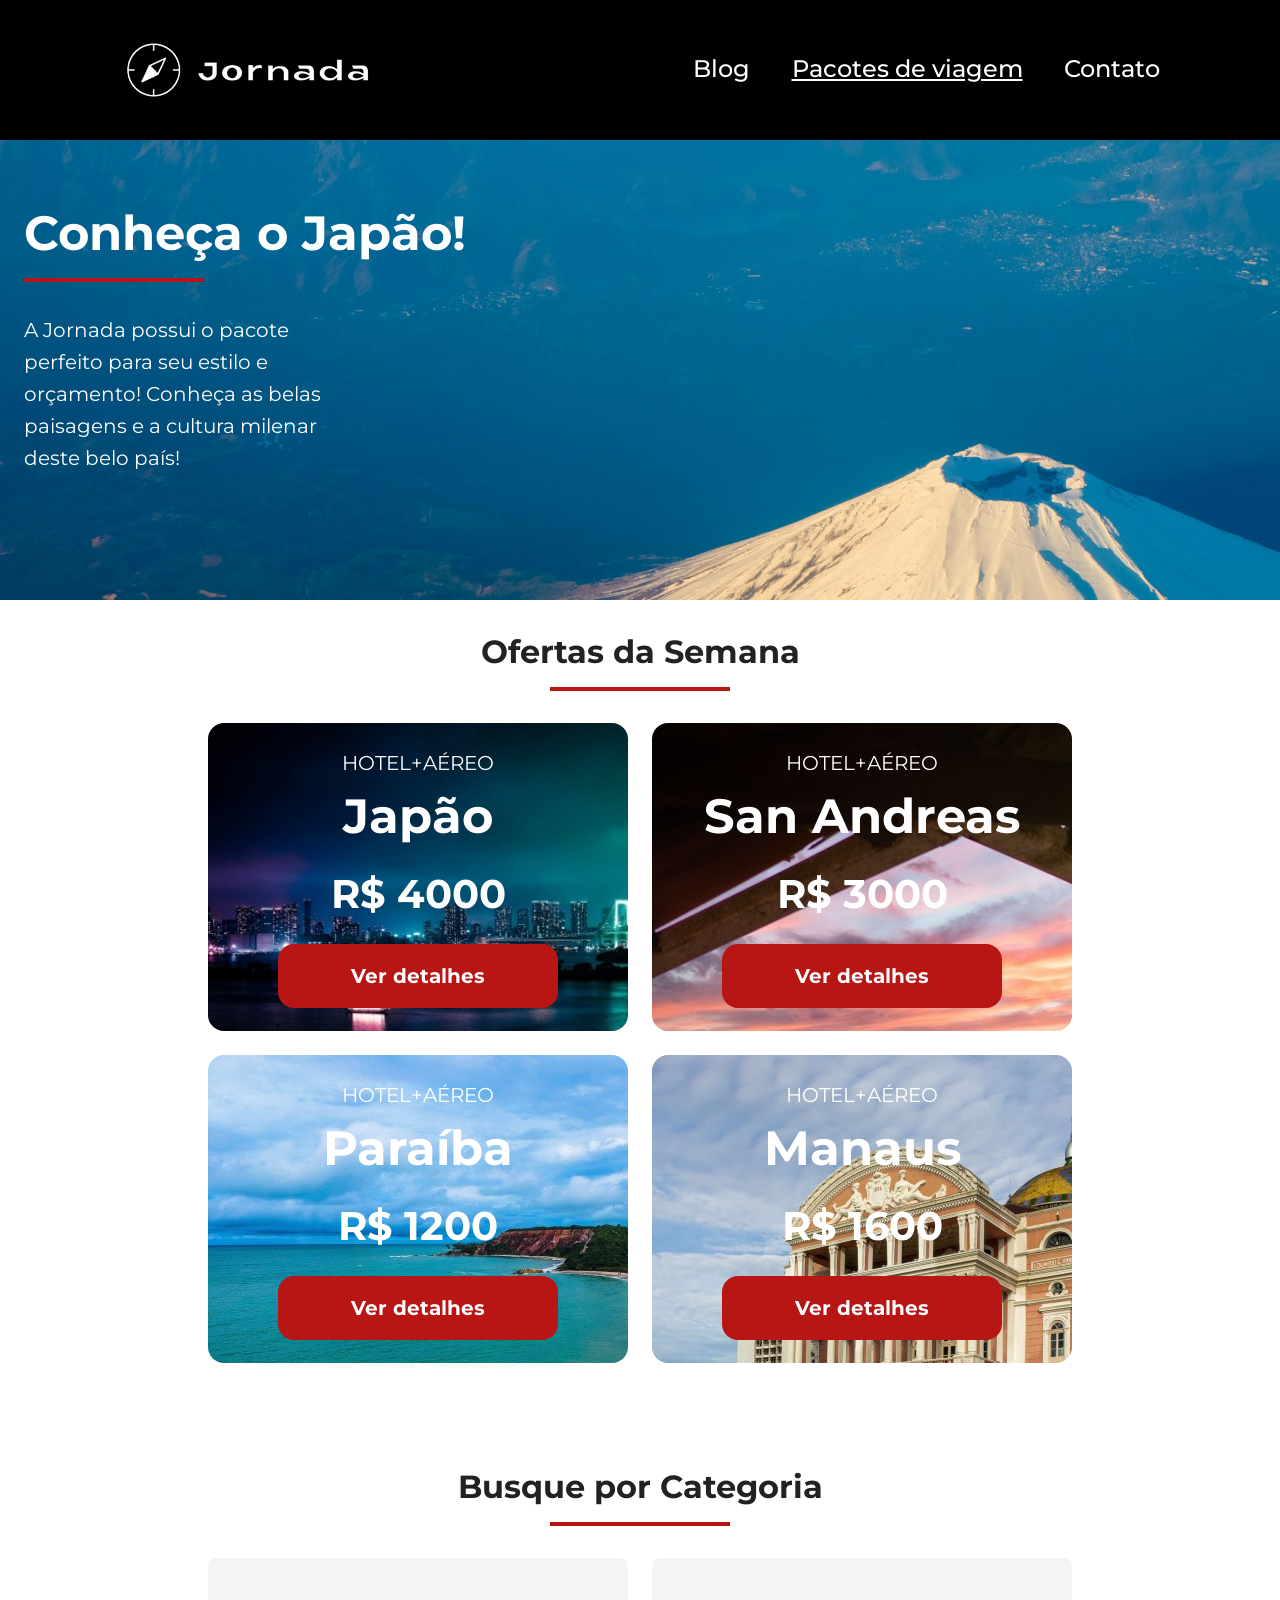
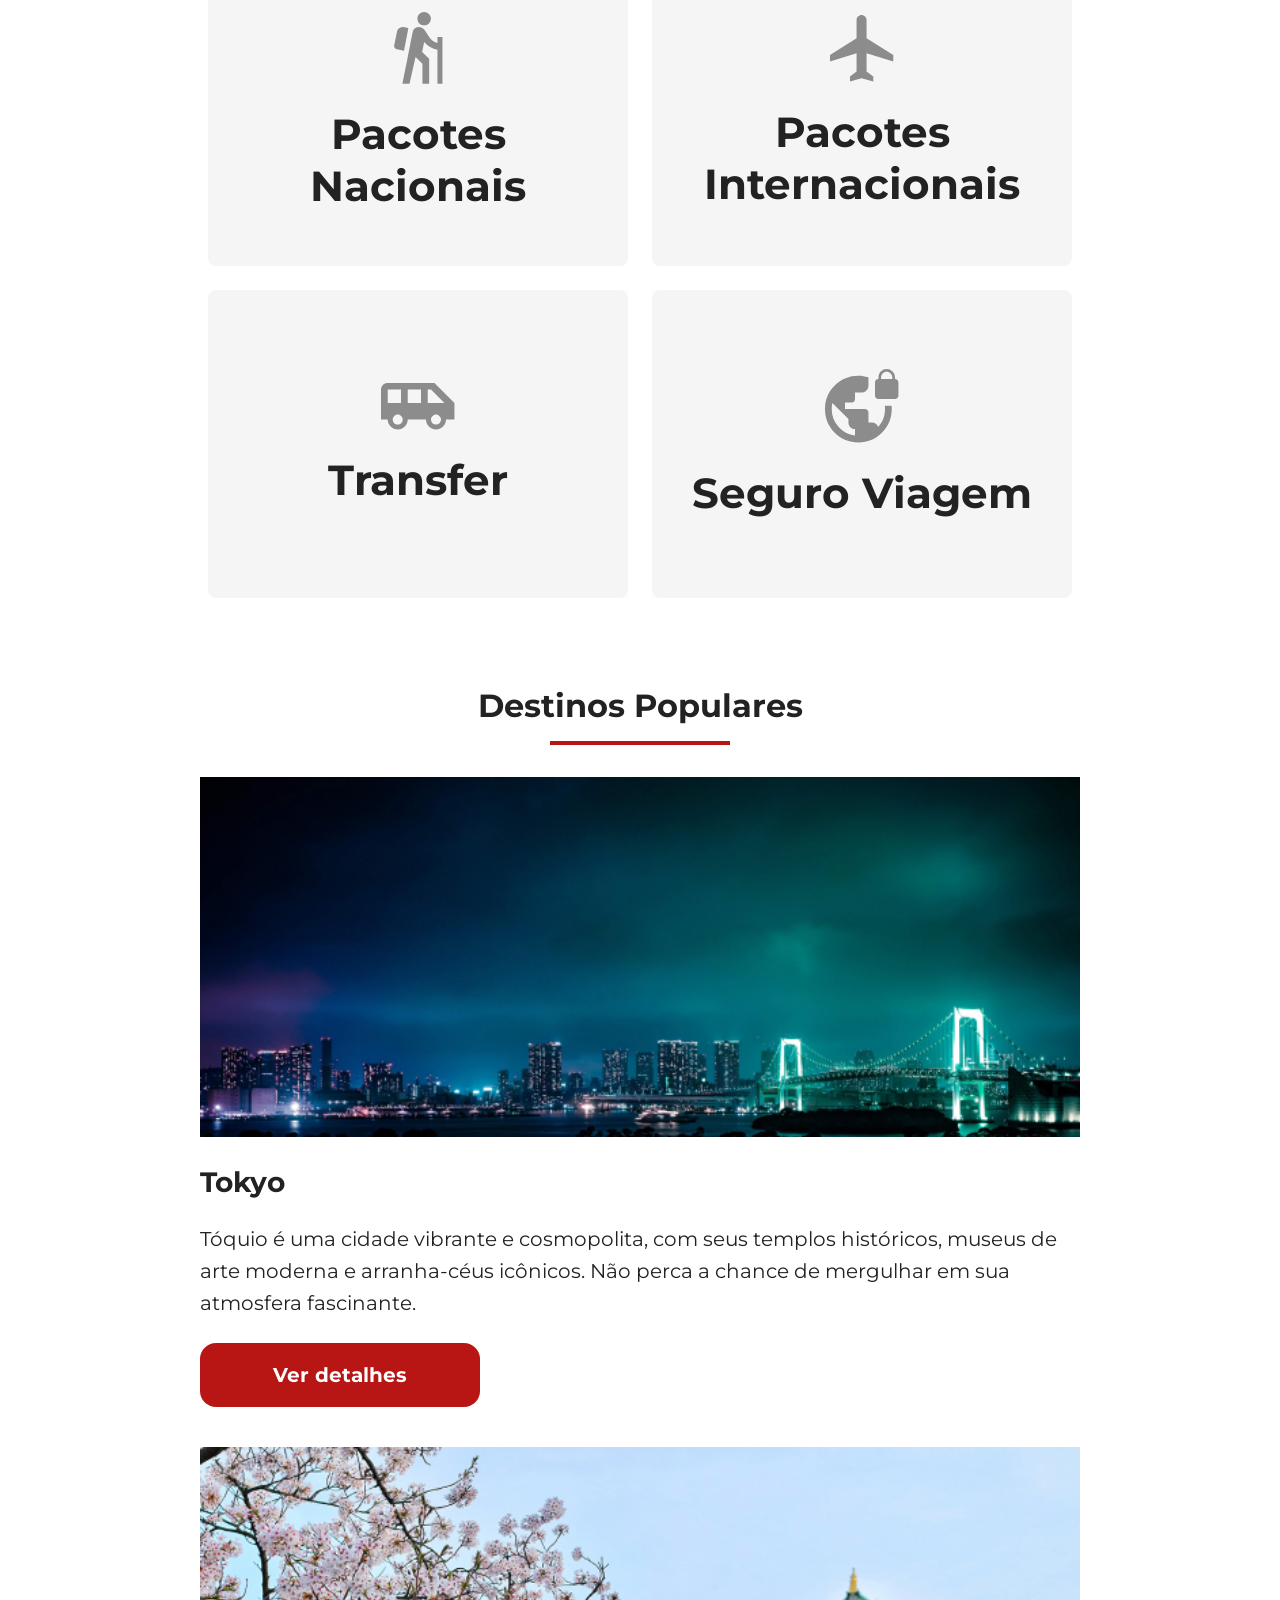
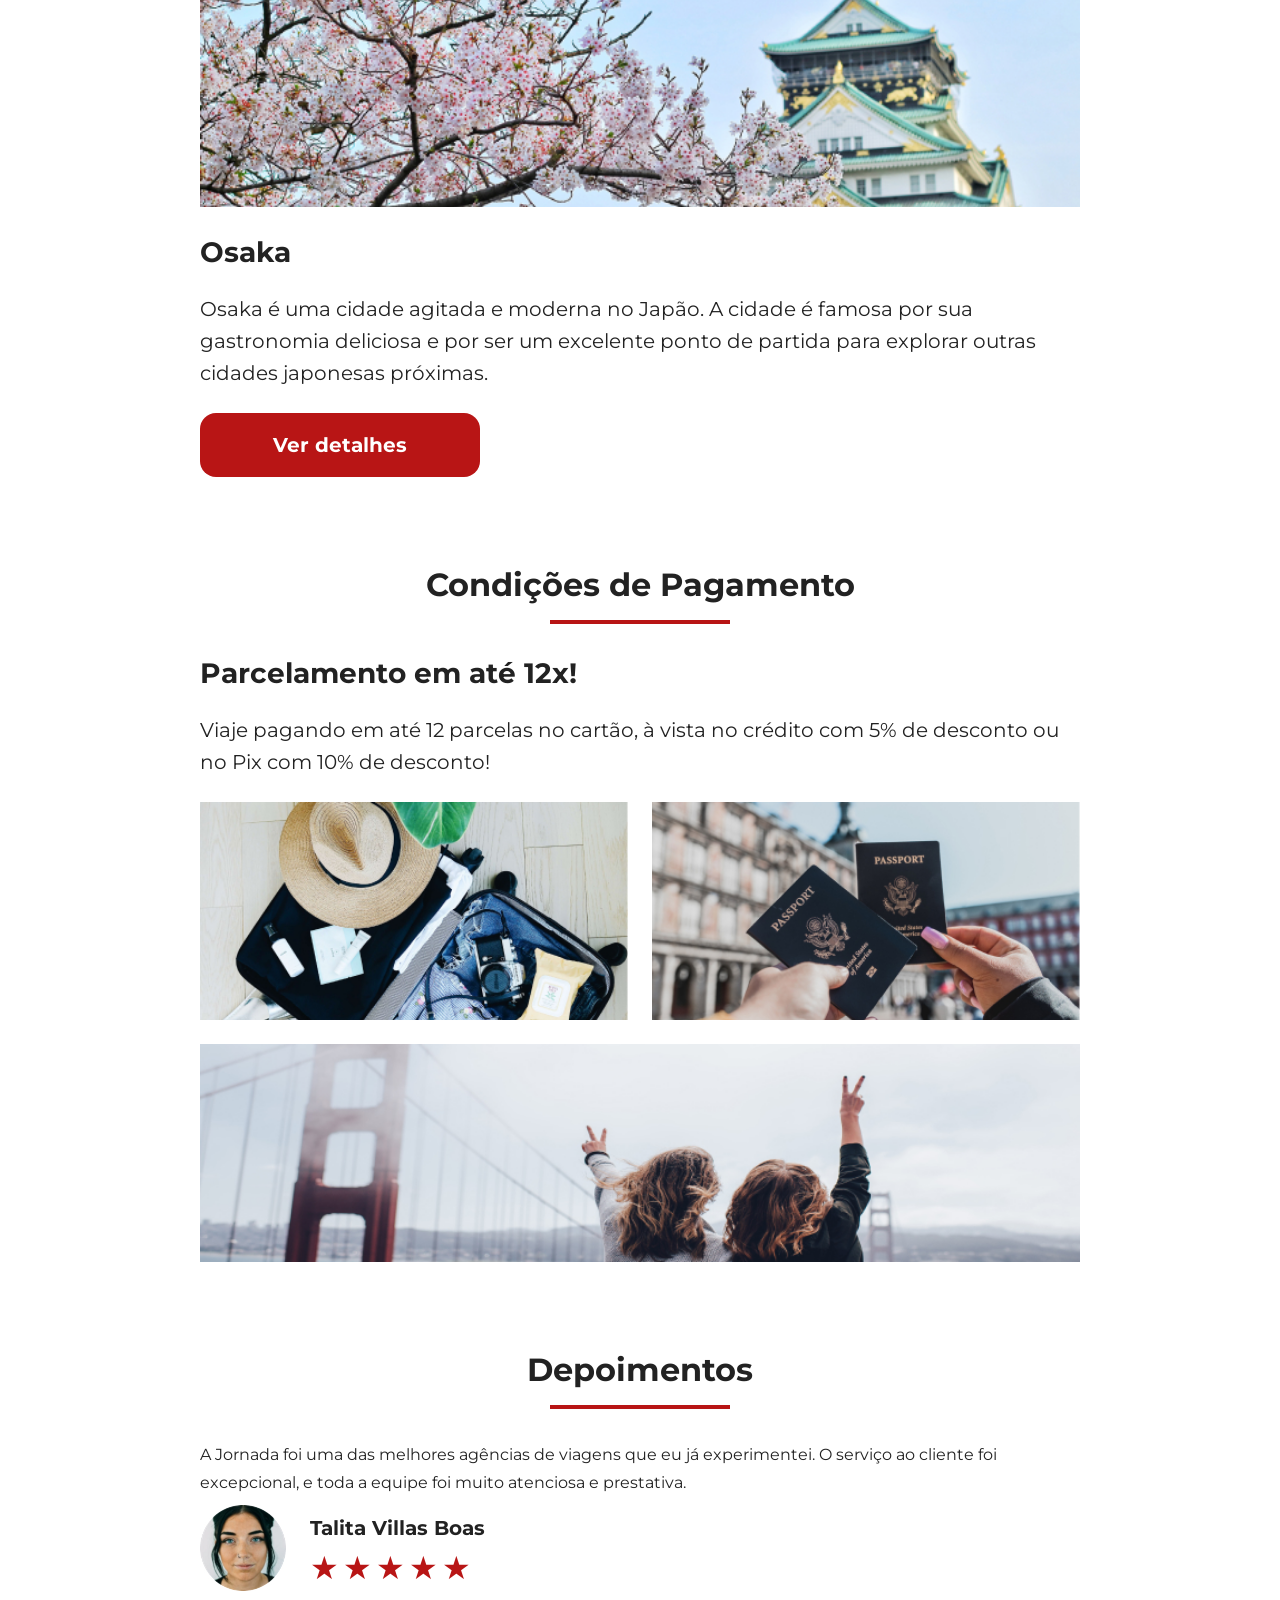
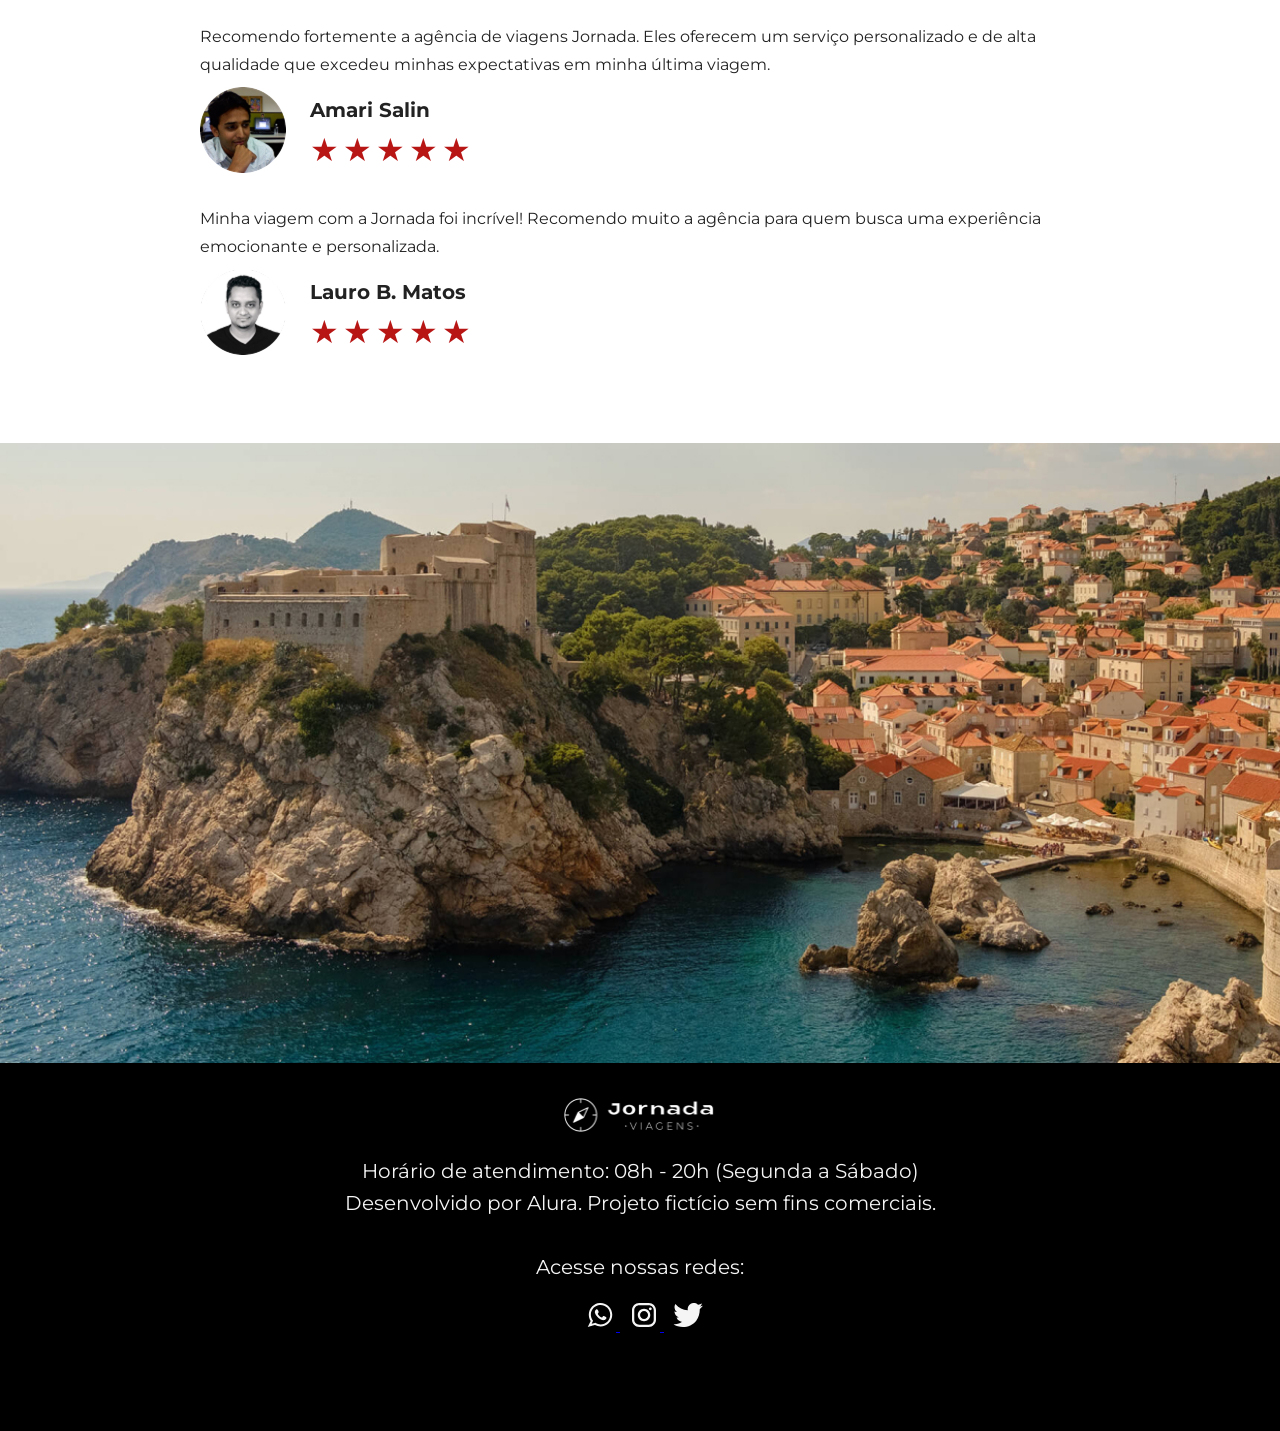
==== packages.html @ 3f49e691 "(feat): create packages hero" ====
<!doctype html>
<html lang="en">
  <head>
    <meta charset="UTF-8" />
    <meta name="viewport" content="width=device-width, initial-scale=1.0" />

    <meta
      name="description"
      content="A Jornada Viagens possui o pacote perfeito para seu estilo e orçamento!"
    />
    <meta name="og:title" content="Jornada Viagens" />
    <meta
      name="og:description"
      content="A Jornada Viagens possui o pacote perfeito para seu estilo e orçamento!"
    />
    <meta
      name="og:image"
      content="https://lucaaas.github.io/jornada-viagens/img/logo-branco.png"
    />
    <meta name="og:type" content="website" />
    <meta
      name="og:url"
      content="https://lucaaas.github.io/jornada-viagens/destination.html"
    />

    <link rel="shortcut icon" href="favicon.png" type="image/x-icon" />

    <link rel="stylesheet" href="css/style.css" />
    <link rel="stylesheet" href="css/packages.css" />

    <title>Pacotes de Viagem</title>
  </head>

  <body>
    <header class="main-header">
      <a class="logo" href="#" title="Voltar para a página inicial">
        <img
          class="img-mobile"
          src="img/bussola-jornada-branca.png"
          alt="Bússola do logo Jornada Viagens na cor branca"
        />

        <img
          class="img-desktop"
          src="img/bussola-texto-jornada-braco.png"
          alt="Bússola do logo Jornada Viagens na cor preta"
        />
      </a>

      <div class="navigation-menu">
        <label for="menu">
          <img src="img/menu.png" alt="menu" />
        </label>
        <input type="checkbox" id="menu" hidden />

        <nav>
          <ul class="list-links">
            <li>
              <a href="blog.html" target="_blank" title="Acessar Blog">Blog</a>
            </li>

            <li>
              <a
                href="packages.html"
                title="Acessar Pacotes de viagem"
                class="underline"
              >
                Pacotes de viagem
              </a>
            </li>

            <li>
              <a href="contato.html" target="_blank" title="Acessar Contato">
                Contato
              </a>
            </li>
          </ul>
        </nav>
      </div>
    </header>

    <section class="hero">
      <div class="hero-img packages-hero section-title">
        <h1>Conheça o Japão!</h1>
        <hr />
        <p>
          A Jornada possui o pacote perfeito para seu estilo e orçamento!
          Conheça as belas paisagens e a cultura milenar deste belo país!
        </p>
      </div>
    </section>

    <section class="offers">
      <div class="section-title">
        <h2>Ofertas da Semana</h2>
        <hr />
      </div>

      <div class="offer-cards">
        <article class="card japao">
          <header>
            <p>HOTEL+AÉREO</p>
            <h3>
              Japão
              <br />
              <span> R$ 4000 </span>
            </h3>
          </header>

          <footer>
            <a href="#" class="button">Ver detalhes</a>
          </footer>
        </article>

        <article class="card san-andreas">
          <header>
            <p>HOTEL+AÉREO</p>
            <h3>
              San Andreas
              <br />
              <span> R$ 3000 </span>
            </h3>
          </header>

          <footer>
            <a href="#" class="button">Ver detalhes</a>
          </footer>
        </article>

        <article class="card paraiba">
          <header>
            <p>HOTEL+AÉREO</p>
            <h3>
              Paraíba
              <br />
              <span> R$ 1200 </span>
            </h3>
          </header>

          <footer>
            <a href="#" class="button">Ver detalhes</a>
          </footer>
        </article>

        <article class="card manaus">
          <header>
            <p>HOTEL+AÉREO</p>
            <h3>
              Manaus
              <br />
              <span> R$ 1600 </span>
            </h3>
          </header>

          <footer>
            <a href="#" class="button">Ver detalhes</a>
          </footer>
        </article>
      </div>
    </section>

    <section class="categories">
      <div class="section-title">
        <h2>Busque por Categoria</h2>
        <hr />
      </div>

      <div class="categories-search">
        <a
          href="#"
          class="clickable-card"
          title="Busque pela categoria pacotes nacionais"
        >
          <article>
            <img
              src="img/icon-national-packs.svg"
              alt="Ícone pacotes nacionais"
              class="icon"
            />
            <h3 class="content-title">Pacotes Nacionais</h3>
          </article>
        </a>

        <a
          href="#"
          class="clickable-card"
          title="Busque pela categoria pacotes internacionais"
        >
          <article>
            <img
              src="img/icon-international-packs.svg"
              alt="Ícone pacotes internacionais"
              class="icon"
            />
            <h3 class="content-title">Pacotes Internacionais</h3>
          </article>
        </a>

        <a
          href="#"
          class="clickable-card"
          title="Busque pela categoria tranfer"
        >
          <article>
            <img src="img/icon-transfer.svg" alt="Ícone tranfer" class="icon" />
            <h3 class="content-title">Transfer</h3>
          </article>
        </a>

        <a
          href="#"
          class="clickable-card"
          title="Busque pela categoria seguro de viagem"
        >
          <article>
            <img
              src="img/icon-trip-insurance.svg"
              alt="Ícone seguro viagem"
              class="icon"
            />
            <h3 class="content-title">Seguro Viagem</h3>
          </article>
        </a>
      </div>
    </section>

    <section class="destinations">
      <div class="section-title">
        <h2>Destinos Populares</h2>
        <hr />
      </div>

      <div class="destination-items">
        <article class="item">
          <header>
            <div class="img-item tokyo-image"></div>
            <h3 class="content-title">Tokyo</h3>
          </header>

          <p class="content-text">
            Tóquio é uma cidade vibrante e cosmopolita, com seus templos
            históricos, museus de arte moderna e arranha-céus icônicos. Não
            perca a chance de mergulhar em sua atmosfera fascinante.
          </p>

          <footer>
            <a
              href="#"
              class="button"
              title="Veja mais detalhes do destino Tokyo"
              >Ver detalhes</a
            >
          </footer>
        </article>

        <article class="item">
          <header>
            <div class="img-item osaka-image"></div>
            <h3 class="content-title">Osaka</h3>
          </header>

          <p class="content-text">
            Osaka é uma cidade agitada e moderna no Japão. A cidade é famosa por
            sua gastronomia deliciosa e por ser um excelente ponto de partida
            para explorar outras cidades japonesas próximas.
          </p>

          <footer>
            <a
              href="#"
              class="button"
              title="Veja mais detalhes do destino Osaka"
              >Ver detalhes</a
            >
          </footer>
        </article>
      </div>
    </section>

    <section class="payments">
      <div class="section-title">
        <h2>Condições de Pagamento</h2>
        <hr />
      </div>

      <div class="content">
        <div class="payment-info-content">
          <h3 class="content-title">Parcelamento em até 12x!</h3>
          <p class="content-text">
            Viaje pagando em até 12 parcelas no cartão, à vista no crédito com
            5% de desconto ou no Pix com 10% de desconto!
          </p>
        </div>

        <div class="image-content">
          <div class="image bag"></div>
          <div class="image passport"></div>
          <div class="image people"></div>
        </div>
      </div>
    </section>

    <section class="testimonials">
      <div class="section-title">
        <h2>Depoimentos</h2>
        <hr />
      </div>

      <div class="testimonial-container">
        <article>
          <header>
            <p>
              A Jornada foi uma das melhores agências de viagens que eu já
              experimentei. O serviço ao cliente foi excepcional, e toda a
              equipe foi muito atenciosa e prestativa.
            </p>
          </header>

          <footer>
            <img
              src="img/avatar-talita.jpg"
              alt="Imagem de perfil da cliente Talita Villas Boas"
            />

            <div class="profile-content">
              <h3>Talita Villas Boas</h3>
              <div class="rating">
                <span class="star">★</span>
                <span class="star">★</span>
                <span class="star">★</span>
                <span class="star">★</span>
                <span class="star">★</span>
              </div>
            </div>
          </footer>
        </article>

        <article>
          <header>
            <p>
              Recomendo fortemente a agência de viagens Jornada. Eles oferecem
              um serviço personalizado e de alta qualidade que excedeu minhas
              expectativas em minha última viagem.
            </p>
          </header>

          <footer>
            <img
              src="img/avatar-amari.jpg"
              alt="Imagem de perfil da cliente Amari Salin"
            />

            <div class="profile-content">
              <h3>Amari Salin</h3>
              <div class="rating">
                <span class="star">★</span>
                <span class="star">★</span>
                <span class="star">★</span>
                <span class="star">★</span>
                <span class="star">★</span>
              </div>
            </div>
          </footer>
        </article>

        <article>
          <header>
            <p>
              Minha viagem com a Jornada foi incrível! Recomendo muito a agência
              para quem busca uma experiência emocionante e personalizada.
            </p>
          </header>

          <footer>
            <img
              src="img/avatar-lauro.jpg"
              alt="Imagem de perfil da cliente Lauro B. Matos"
            />

            <div class="profile-content">
              <h3>Lauro B. Matos</h3>
              <div class="rating">
                <span class="star">★</span>
                <span class="star">★</span>
                <span class="star">★</span>
                <span class="star">★</span>
                <span class="star">★</span>
              </div>
            </div>
          </footer>
        </article>
      </div>
    </section>

    <section class="hero">
      <div class="hero-img footer-hero-img"></div>
    </section>

    <section class="main-footer">
      <div class="footer-info">
        <img
          class="img-mobile"
          src="img/logo-branco.png"
          alt="Logo Jornada Viagens na cor branca"
        />

        <p>Horário de atendimento: 08h - 20h (Segunda a Sábado)</p>
        <p>Desenvolvido por Alura. Projeto fictício sem fins comerciais.</p>
      </div>

      <div class="social-medias">
        <p>Acesse nossas redes:</p>

        <a
          href="#"
          class="media-link"
          title="Acesse o Whatsapp da Jornada Viagens"
        >
          <img src="img/whatsapp-icon.svg" alt="Ícone do Whatsapp" />
        </a>

        <a
          href="#"
          class="media-link"
          title="Acesse o Instagram da Jornada Viagens"
        >
          <img src="img/instagram-icon.svg" alt="Ícone do Instagram" />
        </a>

        <a
          href="#"
          class="media-link"
          title="Acesse o Twitter da Jornada Viagens"
        >
          <img src="img/twitter-icon.svg" alt="Ícone do Twitter" />
        </a>
      </div>
    </section>
  </body>
</html>
---- css/style.css ----
@import url(global.css);
@import url(header.css);
@import url(hero.css);
@import url(offers.css);
@import url(categories-search.css);
@import url(destinations.css);
@import url(payments.css);
@import url(terstimonials.css);
@import url(footer.css);
---- css/packages.css ----
.hero .packages-hero {
  background: url("../img/hero-japan-mobile.jpg") no-repeat;
  background-size: cover;
  height: 460px;
}

.packages-hero {
  padding: 64px 24px 0;
  color: #ffffff;
}

.packages-hero h1 {
  font-size: 48px;
}

.packages-hero hr {
  margin: 16px 0 32px;
}

.packages-hero p {
  font-size: 20px;
  line-height: 32px;
  width: 312px;
}
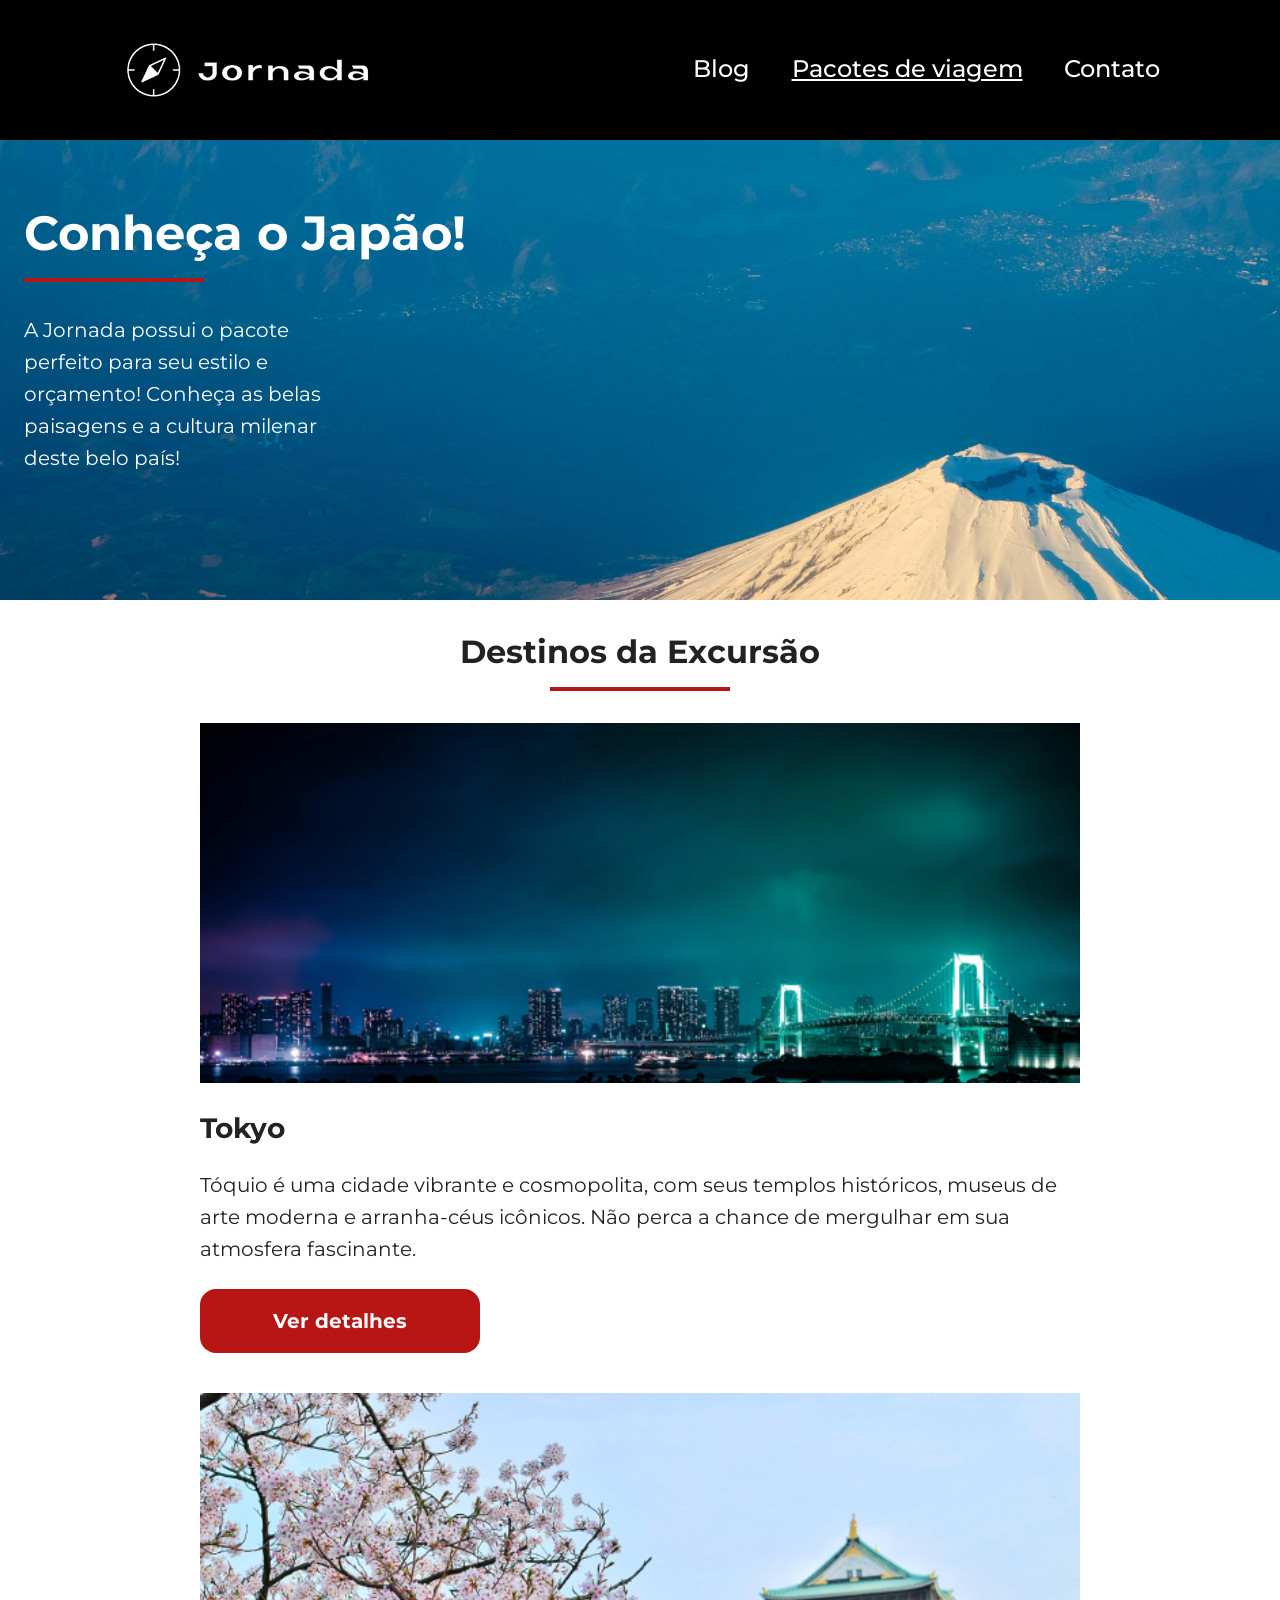
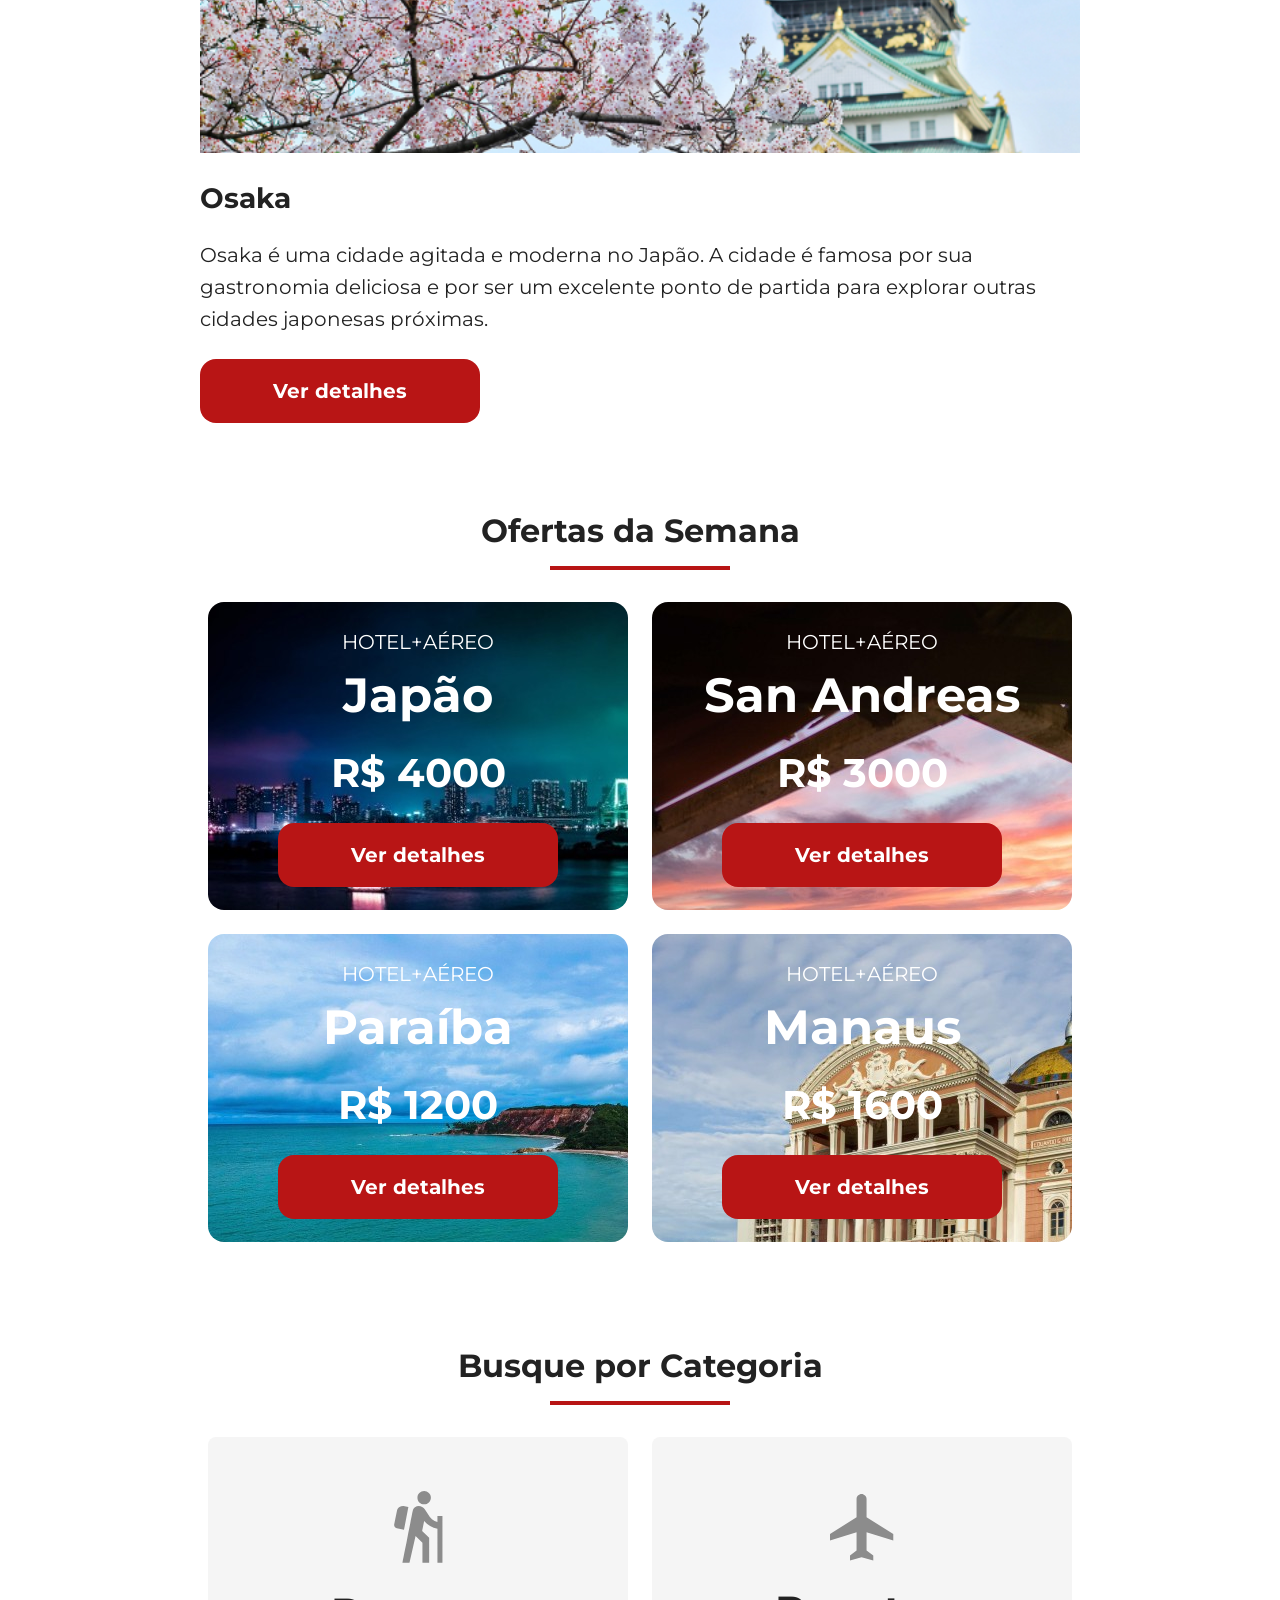
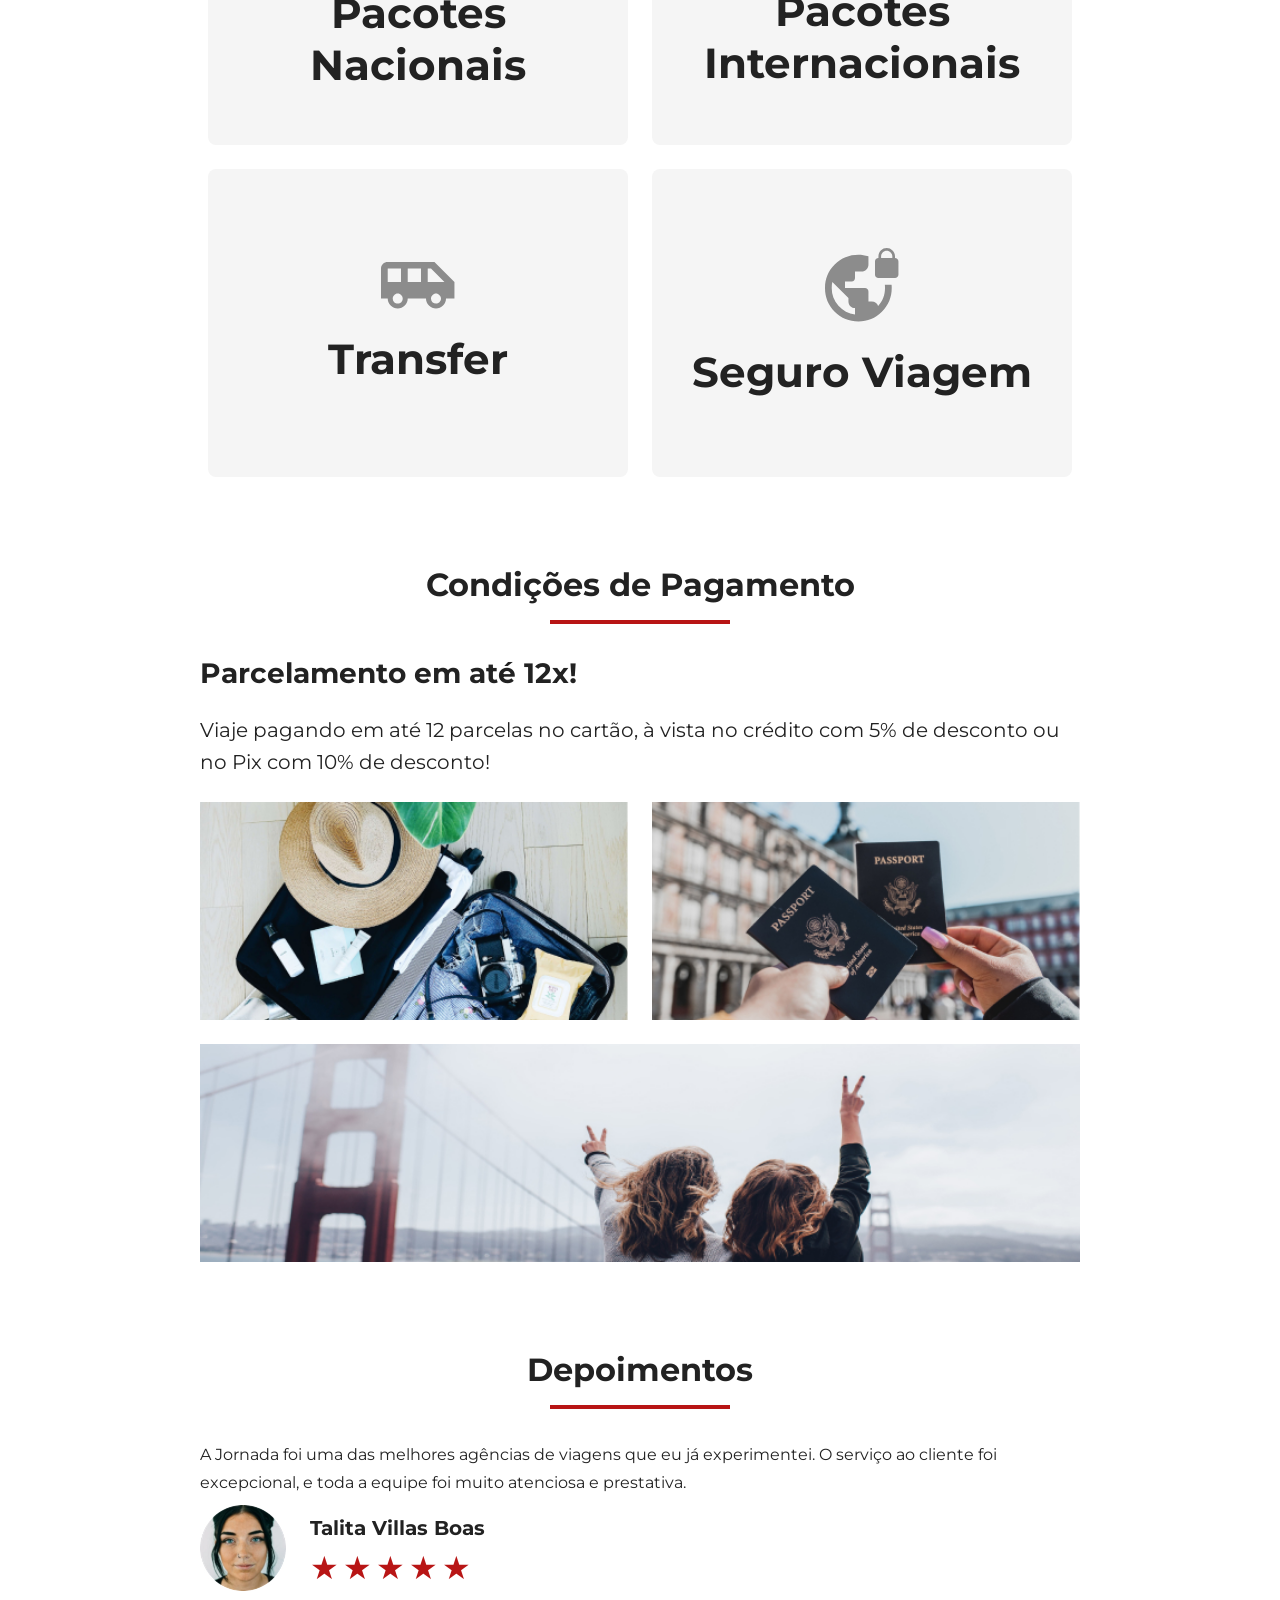
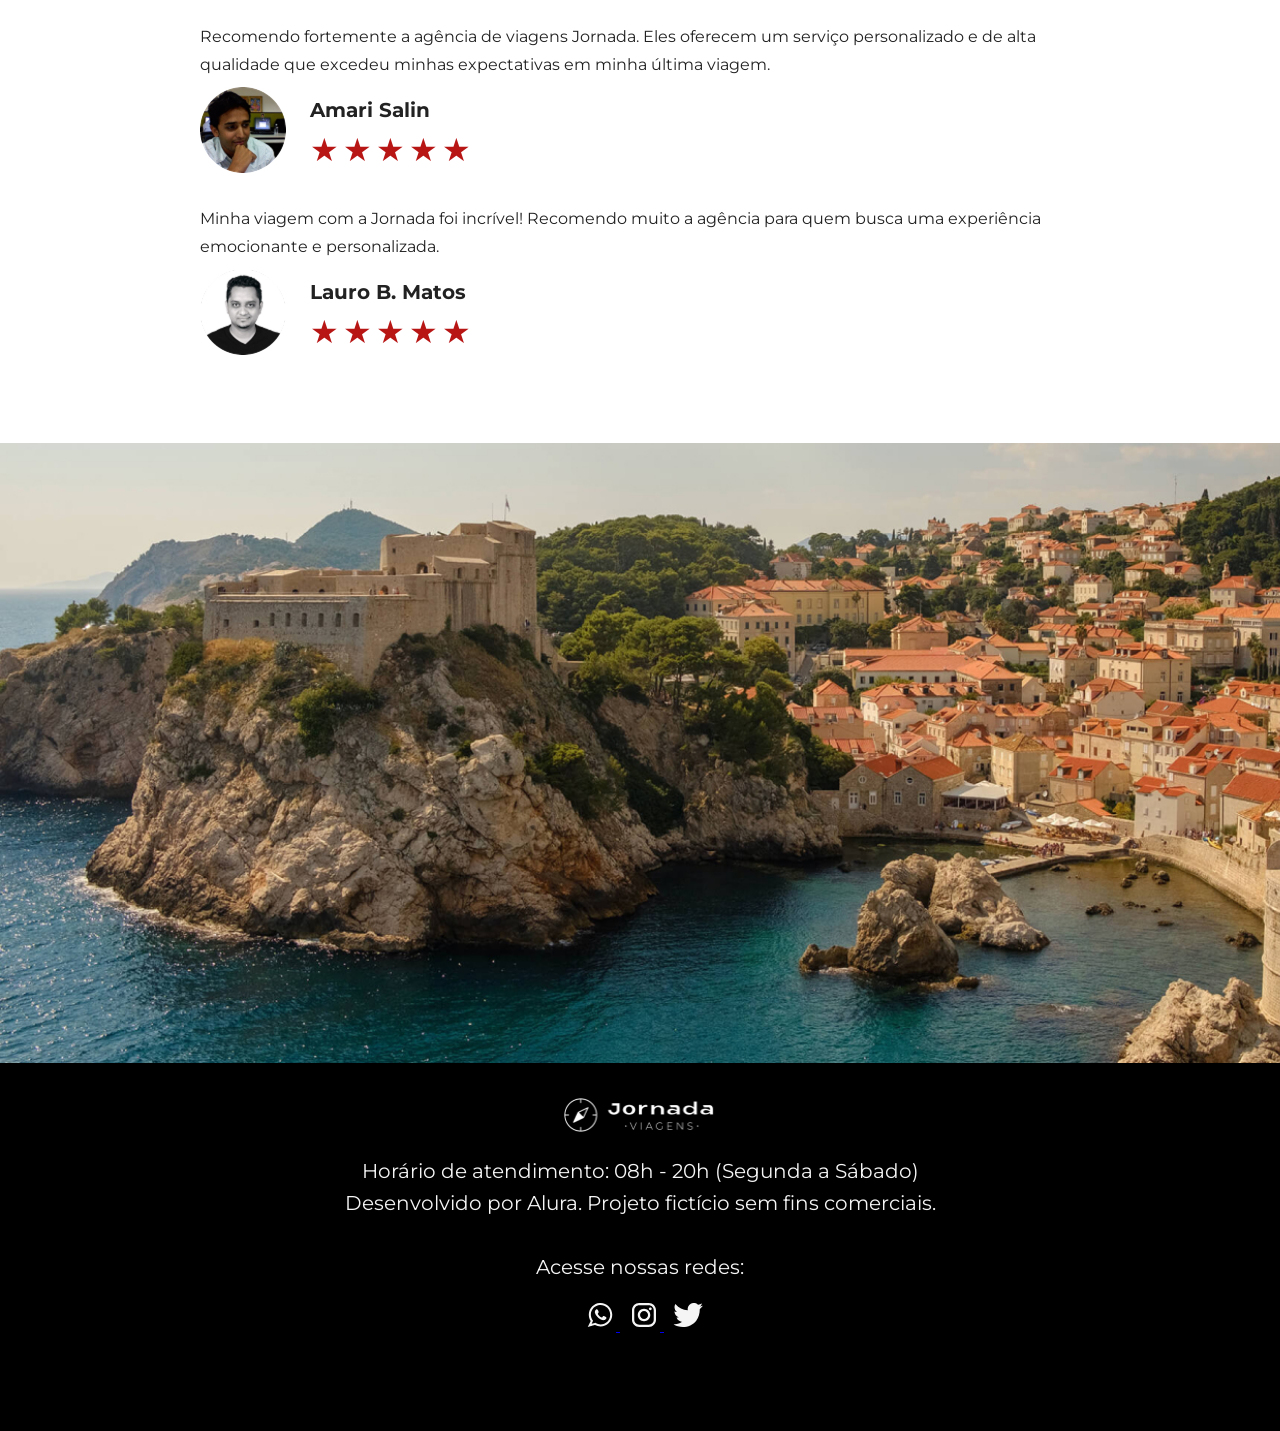
==== commit 95ca2b15: "(feat): add tour destinations" ====
--- a/packages.html
+++ b/packages.html
@@ -90,6 +90,59 @@
       </div>
     </section>
 
+    <section class="destinations">
+      <div class="section-title">
+        <h2>Destinos da Excursão</h2>
+        <hr />
+      </div>
+
+      <div class="destination-items">
+        <article class="item">
+          <header>
+            <div class="img-item tokyo-image"></div>
+            <h3 class="content-title">Tokyo</h3>
+          </header>
+
+          <p class="content-text">
+            Tóquio é uma cidade vibrante e cosmopolita, com seus templos
+            históricos, museus de arte moderna e arranha-céus icônicos. Não
+            perca a chance de mergulhar em sua atmosfera fascinante.
+          </p>
+
+          <footer>
+            <a
+              href="#"
+              class="button"
+              title="Veja mais detalhes do destino Tokyo"
+              >Ver detalhes</a
+            >
+          </footer>
+        </article>
+
+        <article class="item">
+          <header>
+            <div class="img-item osaka-image"></div>
+            <h3 class="content-title">Osaka</h3>
+          </header>
+
+          <p class="content-text">
+            Osaka é uma cidade agitada e moderna no Japão. A cidade é famosa por
+            sua gastronomia deliciosa e por ser um excelente ponto de partida
+            para explorar outras cidades japonesas próximas.
+          </p>
+
+          <footer>
+            <a
+              href="#"
+              class="button"
+              title="Veja mais detalhes do destino Osaka"
+              >Ver detalhes</a
+            >
+          </footer>
+        </article>
+      </div>
+    </section>
+
     <section class="offers">
       <div class="section-title">
         <h2>Ofertas da Semana</h2>
@@ -221,59 +274,6 @@
             <h3 class="content-title">Seguro Viagem</h3>
           </article>
         </a>
-      </div>
-    </section>
-
-    <section class="destinations">
-      <div class="section-title">
-        <h2>Destinos Populares</h2>
-        <hr />
-      </div>
-
-      <div class="destination-items">
-        <article class="item">
-          <header>
-            <div class="img-item tokyo-image"></div>
-            <h3 class="content-title">Tokyo</h3>
-          </header>
-
-          <p class="content-text">
-            Tóquio é uma cidade vibrante e cosmopolita, com seus templos
-            históricos, museus de arte moderna e arranha-céus icônicos. Não
-            perca a chance de mergulhar em sua atmosfera fascinante.
-          </p>
-
-          <footer>
-            <a
-              href="#"
-              class="button"
-              title="Veja mais detalhes do destino Tokyo"
-              >Ver detalhes</a
-            >
-          </footer>
-        </article>
-
-        <article class="item">
-          <header>
-            <div class="img-item osaka-image"></div>
-            <h3 class="content-title">Osaka</h3>
-          </header>
-
-          <p class="content-text">
-            Osaka é uma cidade agitada e moderna no Japão. A cidade é famosa por
-            sua gastronomia deliciosa e por ser um excelente ponto de partida
-            para explorar outras cidades japonesas próximas.
-          </p>
-
-          <footer>
-            <a
-              href="#"
-              class="button"
-              title="Veja mais detalhes do destino Osaka"
-              >Ver detalhes</a
-            >
-          </footer>
-        </article>
       </div>
     </section>
 
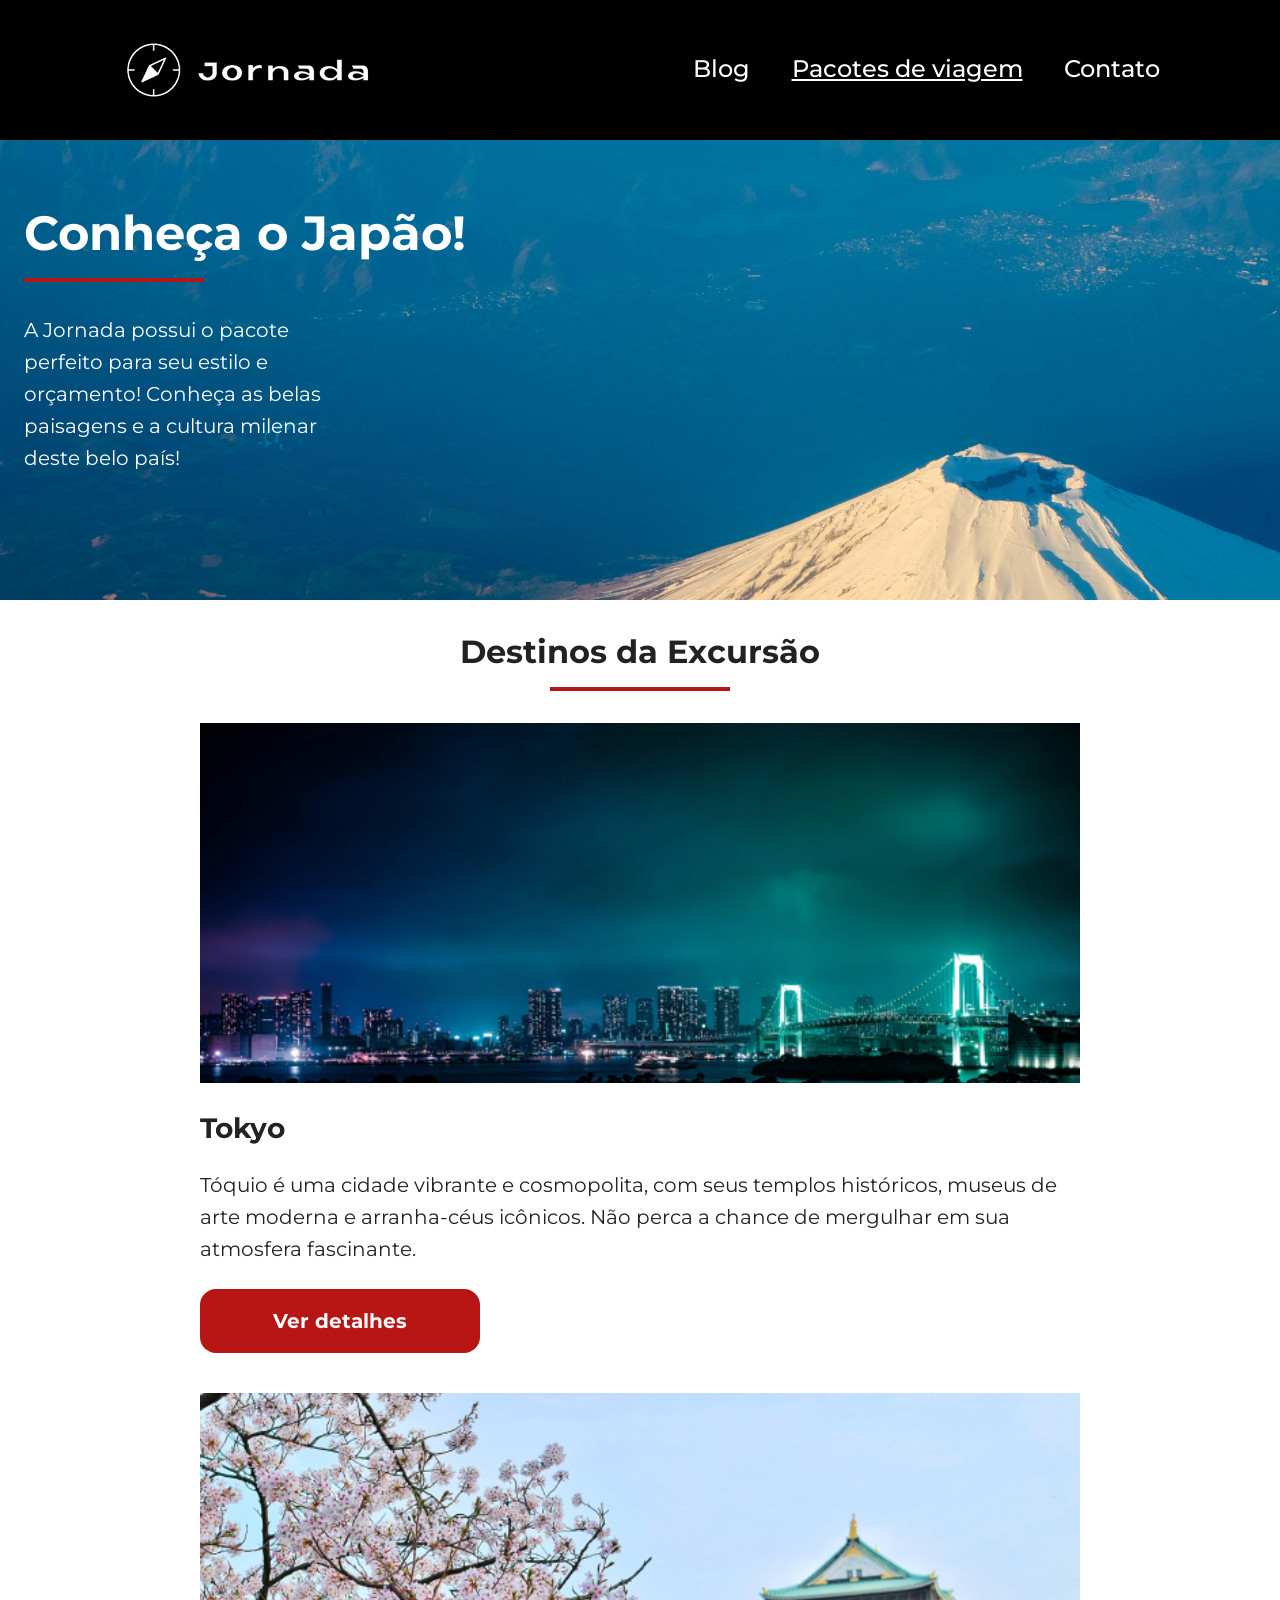
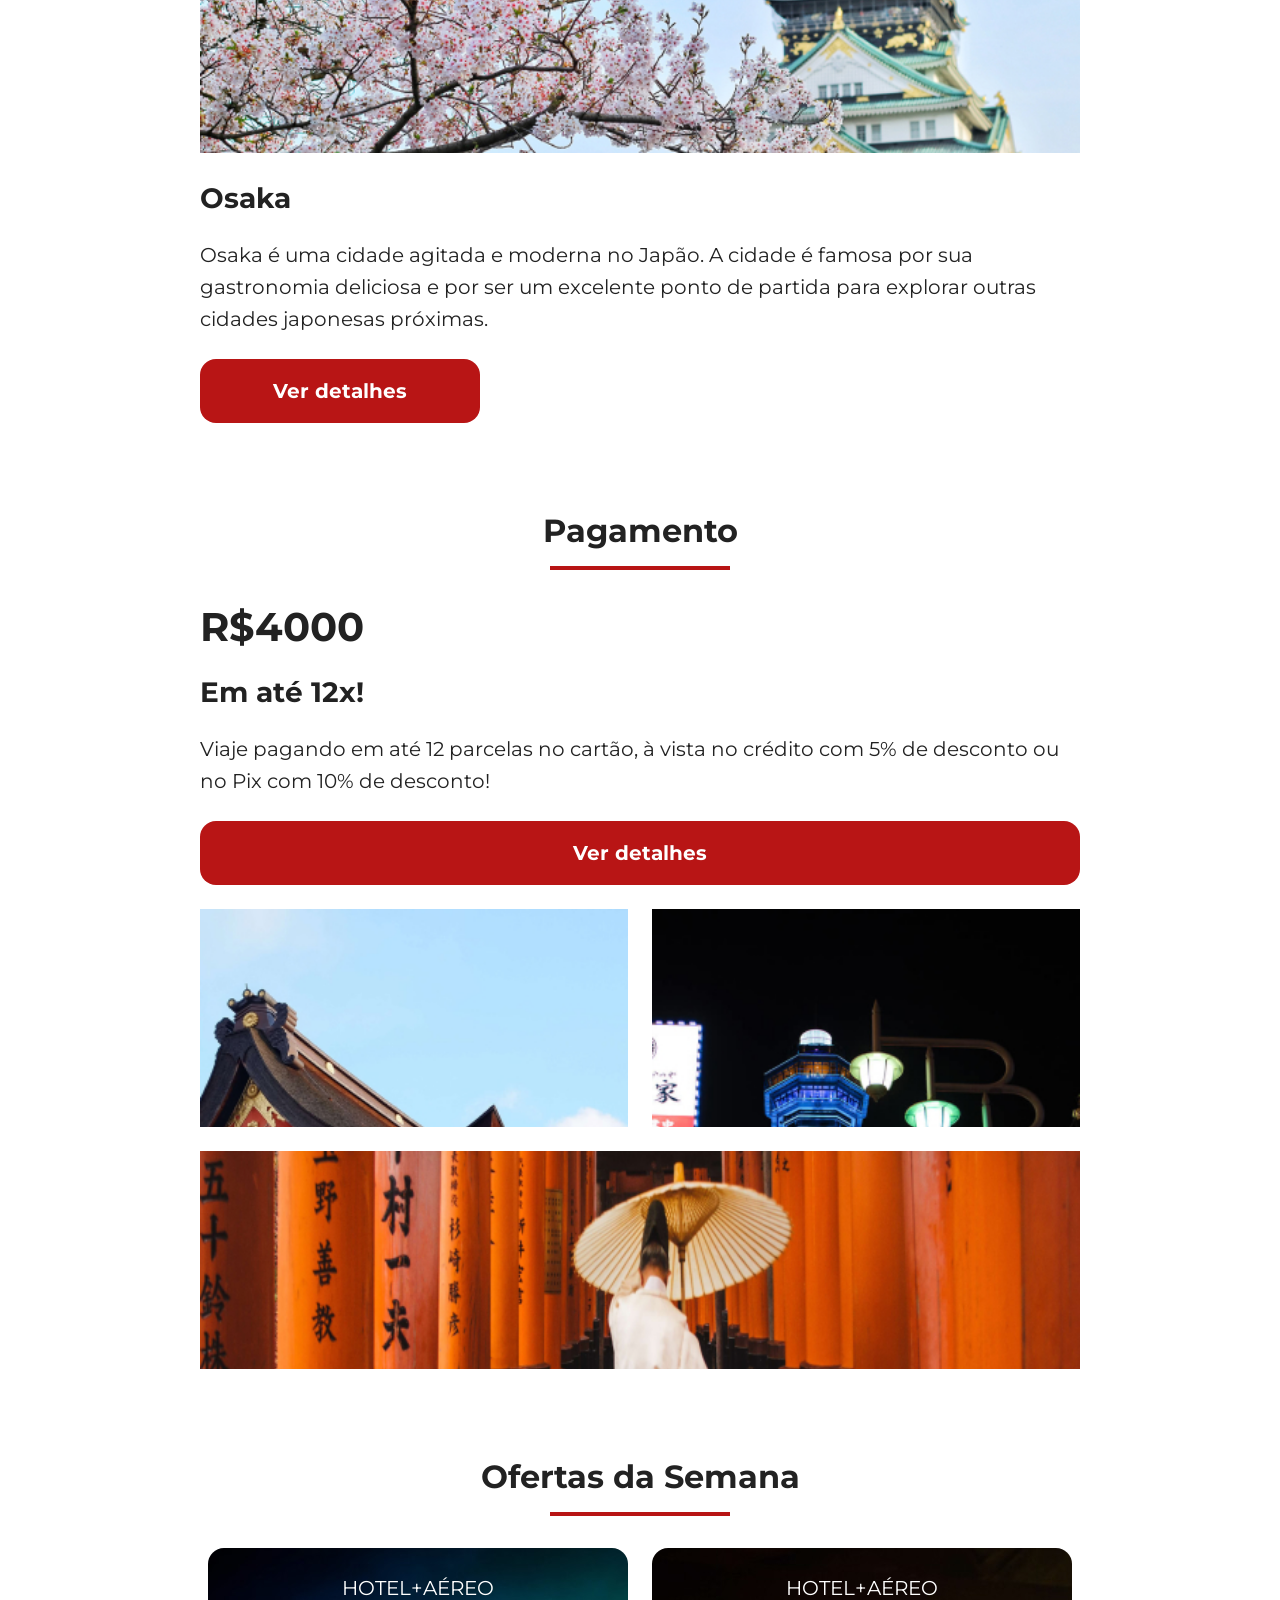
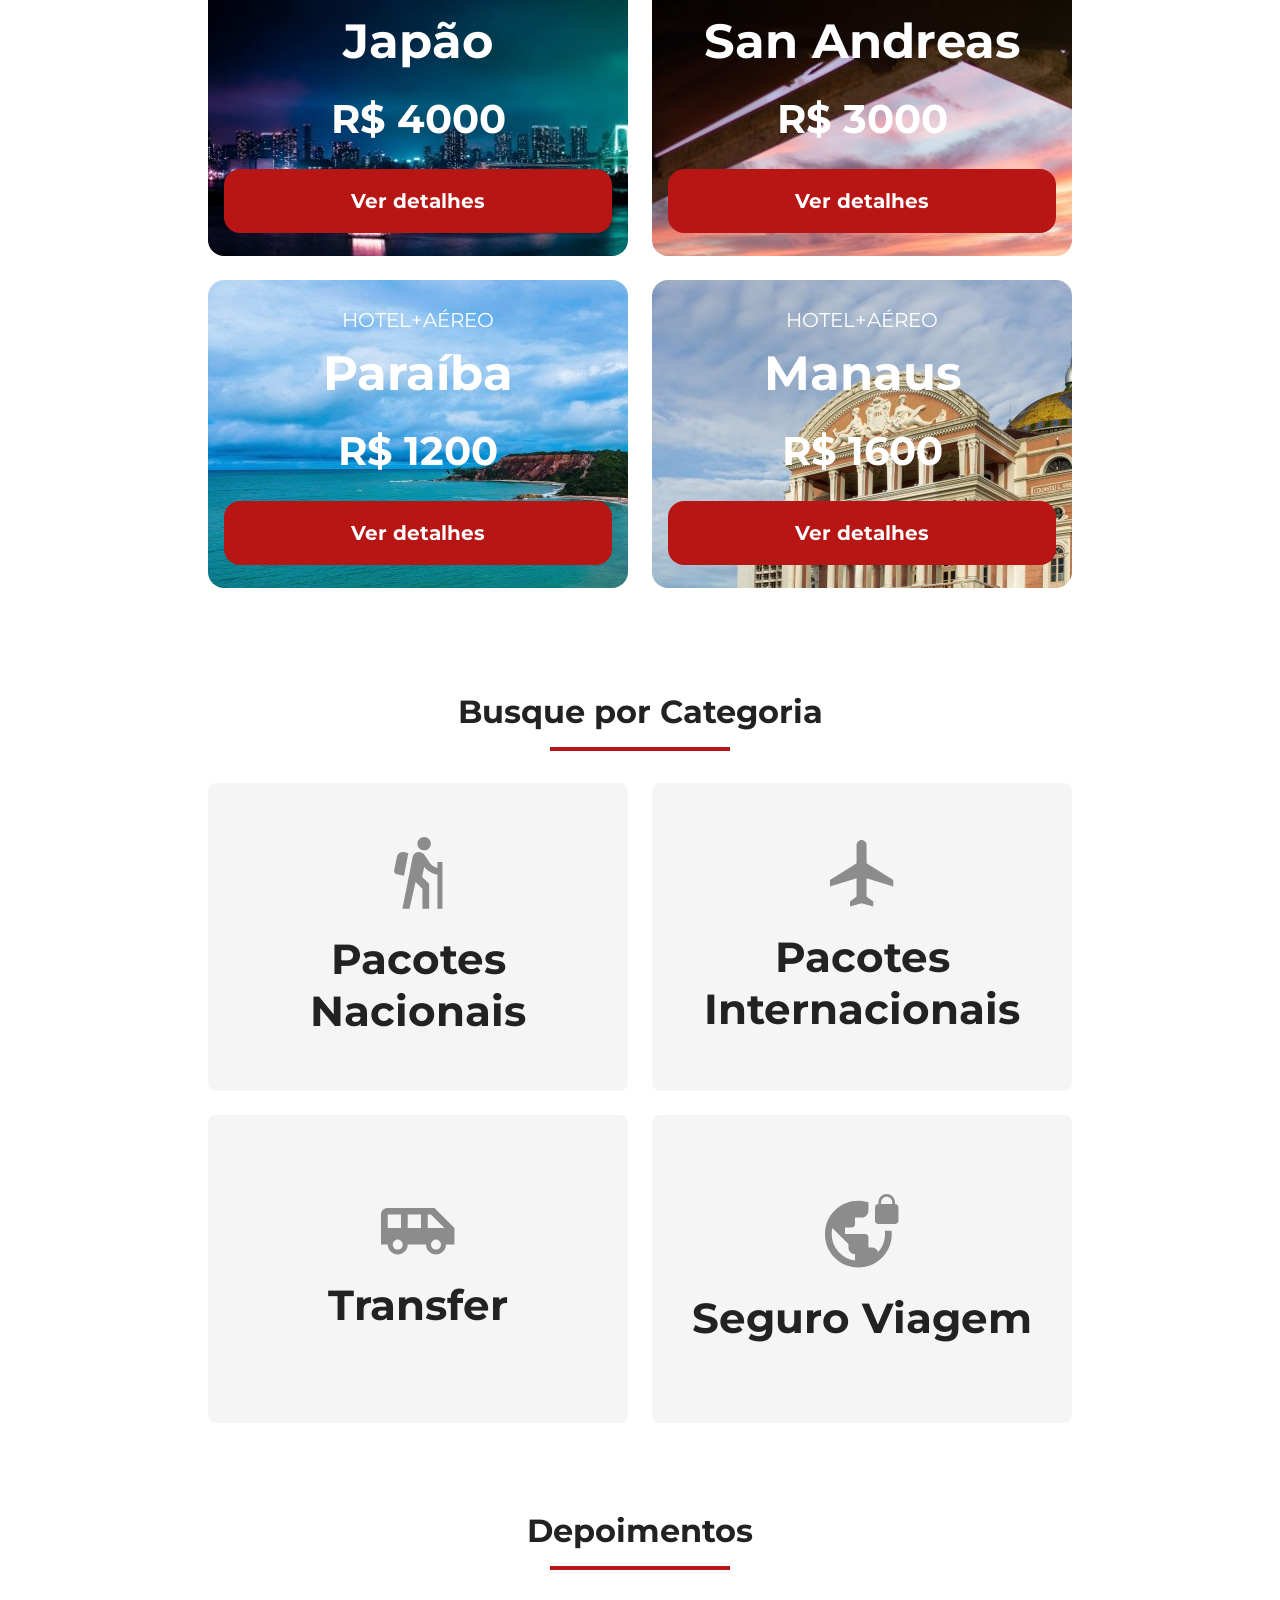
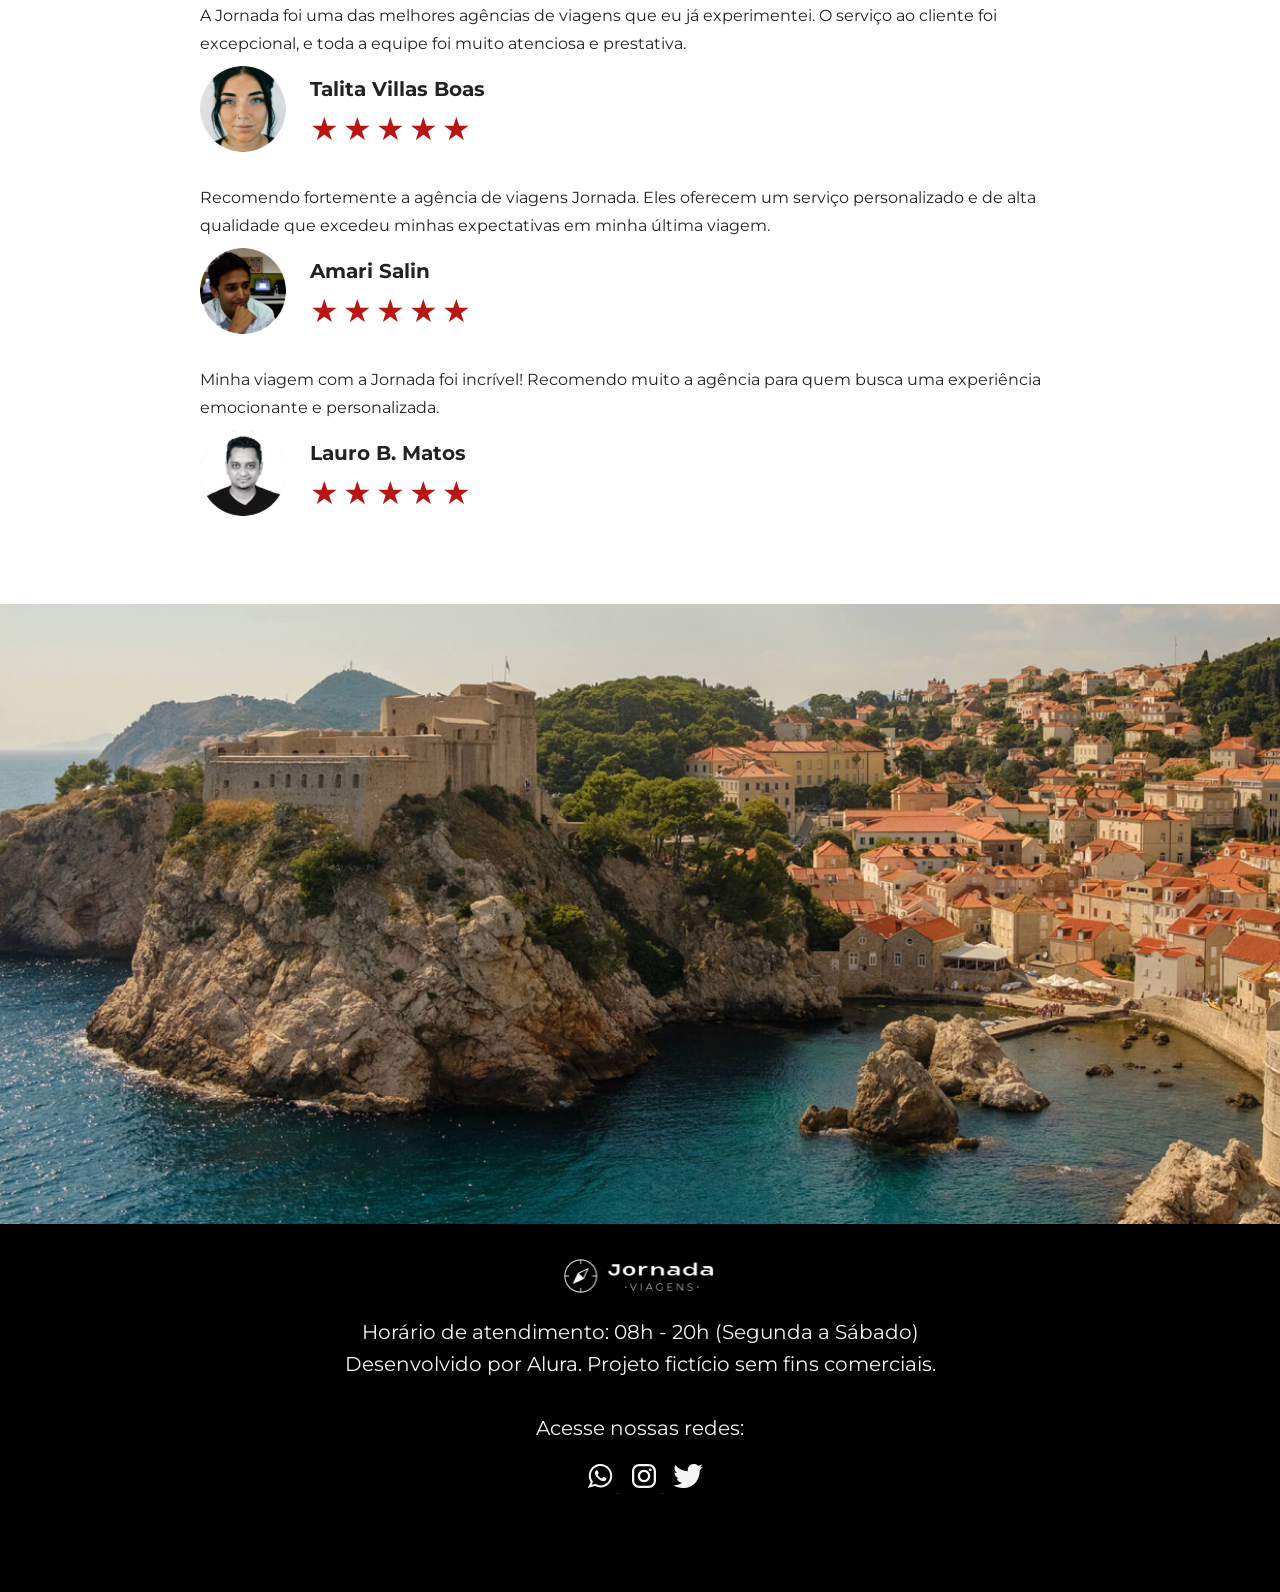
==== commit bbb6ae67: "(feat): add payment on packages page" ====
--- a/packages.html
+++ b/packages.html
@@ -31,7 +31,7 @@
     <title>Pacotes de Viagem</title>
   </head>
 
-  <body>
+  <body class="packages-page">
     <header class="main-header">
       <a class="logo" href="#" title="Voltar para a página inicial">
         <img
@@ -143,6 +143,34 @@
       </div>
     </section>
 
+    <section class="payments">
+      <div class="section-title">
+        <h2>Pagamento</h2>
+        <hr />
+      </div>
+
+      <div class="content">
+        <div class="payment-info-content">
+          <h3 class="content-title">R$4000</h3>
+          <h4 class="content-subtitle">Em até 12x!</h4>
+          <p class="content-text">
+            Viaje pagando em até 12 parcelas no cartão, à vista no crédito com
+            5% de desconto ou no Pix com 10% de desconto!
+          </p>
+
+          <a href="#" class="button" title="Veja mais detalhes de pagamento">
+            Ver detalhes
+          </a>
+        </div>
+
+        <div class="image-gallery">
+          <div class="image first-image"></div>
+          <div class="image second-image"></div>
+          <div class="image third-image"></div>
+        </div>
+      </div>
+    </section>
+
     <section class="offers">
       <div class="section-title">
         <h2>Ofertas da Semana</h2>
@@ -274,29 +302,6 @@
             <h3 class="content-title">Seguro Viagem</h3>
           </article>
         </a>
-      </div>
-    </section>
-
-    <section class="payments">
-      <div class="section-title">
-        <h2>Condições de Pagamento</h2>
-        <hr />
-      </div>
-
-      <div class="content">
-        <div class="payment-info-content">
-          <h3 class="content-title">Parcelamento em até 12x!</h3>
-          <p class="content-text">
-            Viaje pagando em até 12 parcelas no cartão, à vista no crédito com
-            5% de desconto ou no Pix com 10% de desconto!
-          </p>
-        </div>
-
-        <div class="image-content">
-          <div class="image bag"></div>
-          <div class="image passport"></div>
-          <div class="image people"></div>
-        </div>
       </div>
     </section>
 
--- a/css/packages.css
+++ b/css/packages.css
@@ -22,3 +22,31 @@
   line-height: 32px;
   width: 312px;
 }
+
+.packages-page .payment-info-content .content-title {
+  font-size: 40px;
+  margin-bottom: 24px;
+}
+
+.packages-page .payment-info-content .content-subtitle {
+  font-size: 28px;
+}
+
+.packages-page .payment-info-content .button {
+  margin-top: 24px;
+}
+
+.packages-page .image-gallery .first-image {
+  background: url("../img/tour-japan-1-mobile.jpg") no-repeat;
+  background-size: cover;
+}
+
+.packages-page .image-gallery .second-image {
+  background: url("../img/tour-japan-2-mobile.jpg") no-repeat;
+  background-size: cover;
+}
+
+.packages-page .image-gallery .third-image {
+  background: url("../img/tour-japan-3-mobile.jpg") no-repeat;
+  background-size: cover;
+}
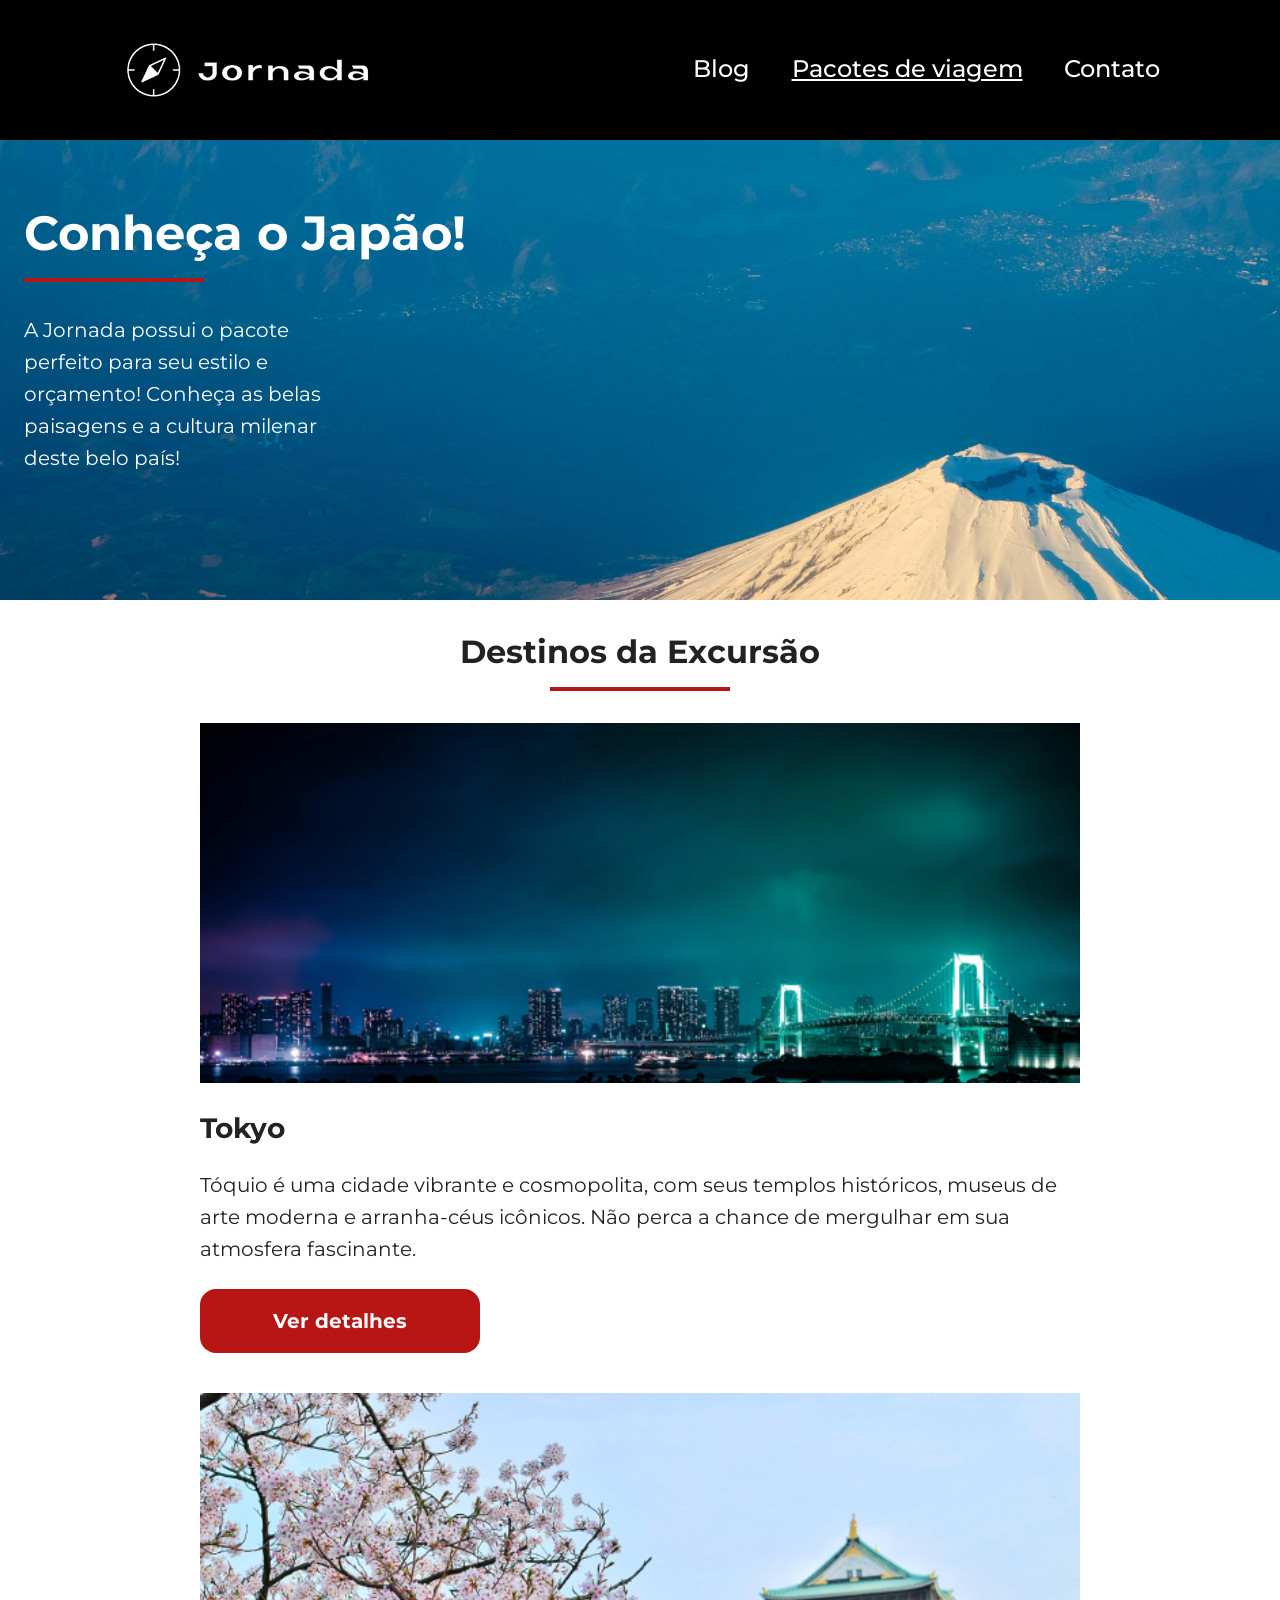
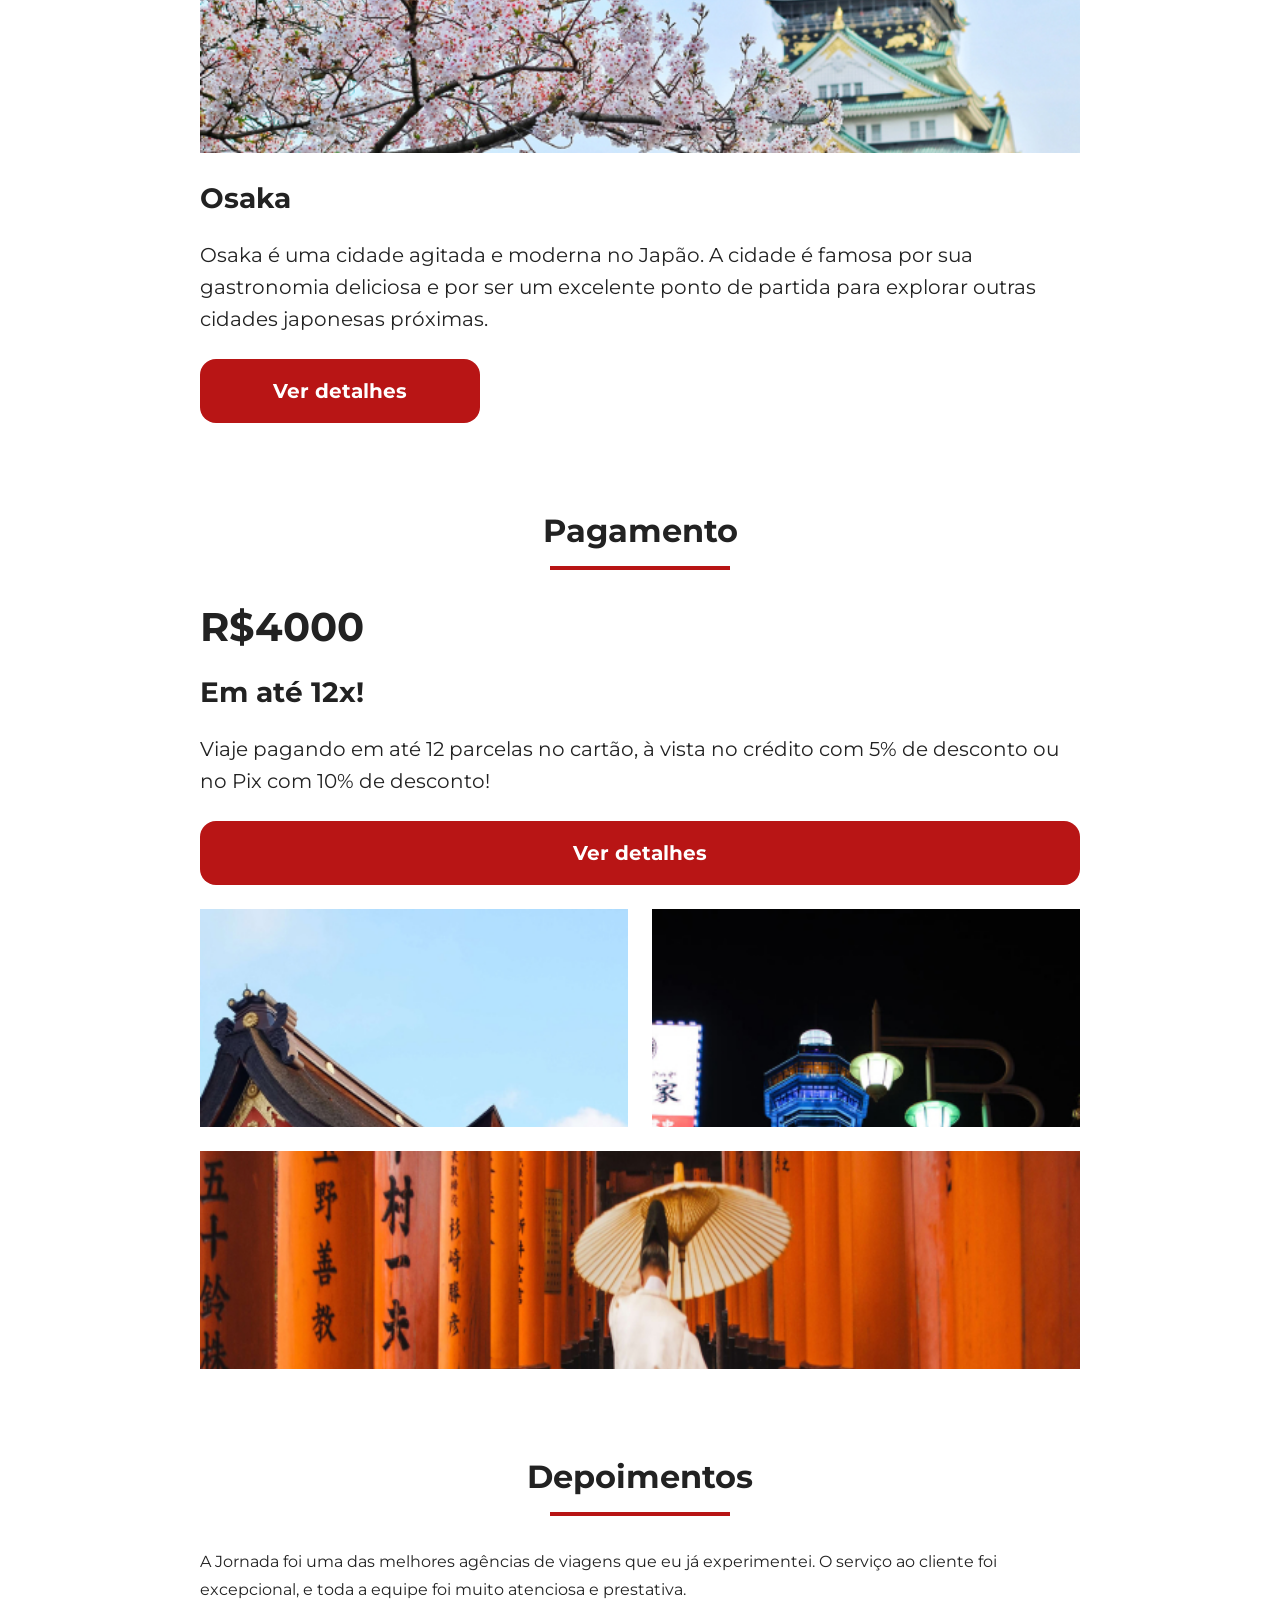
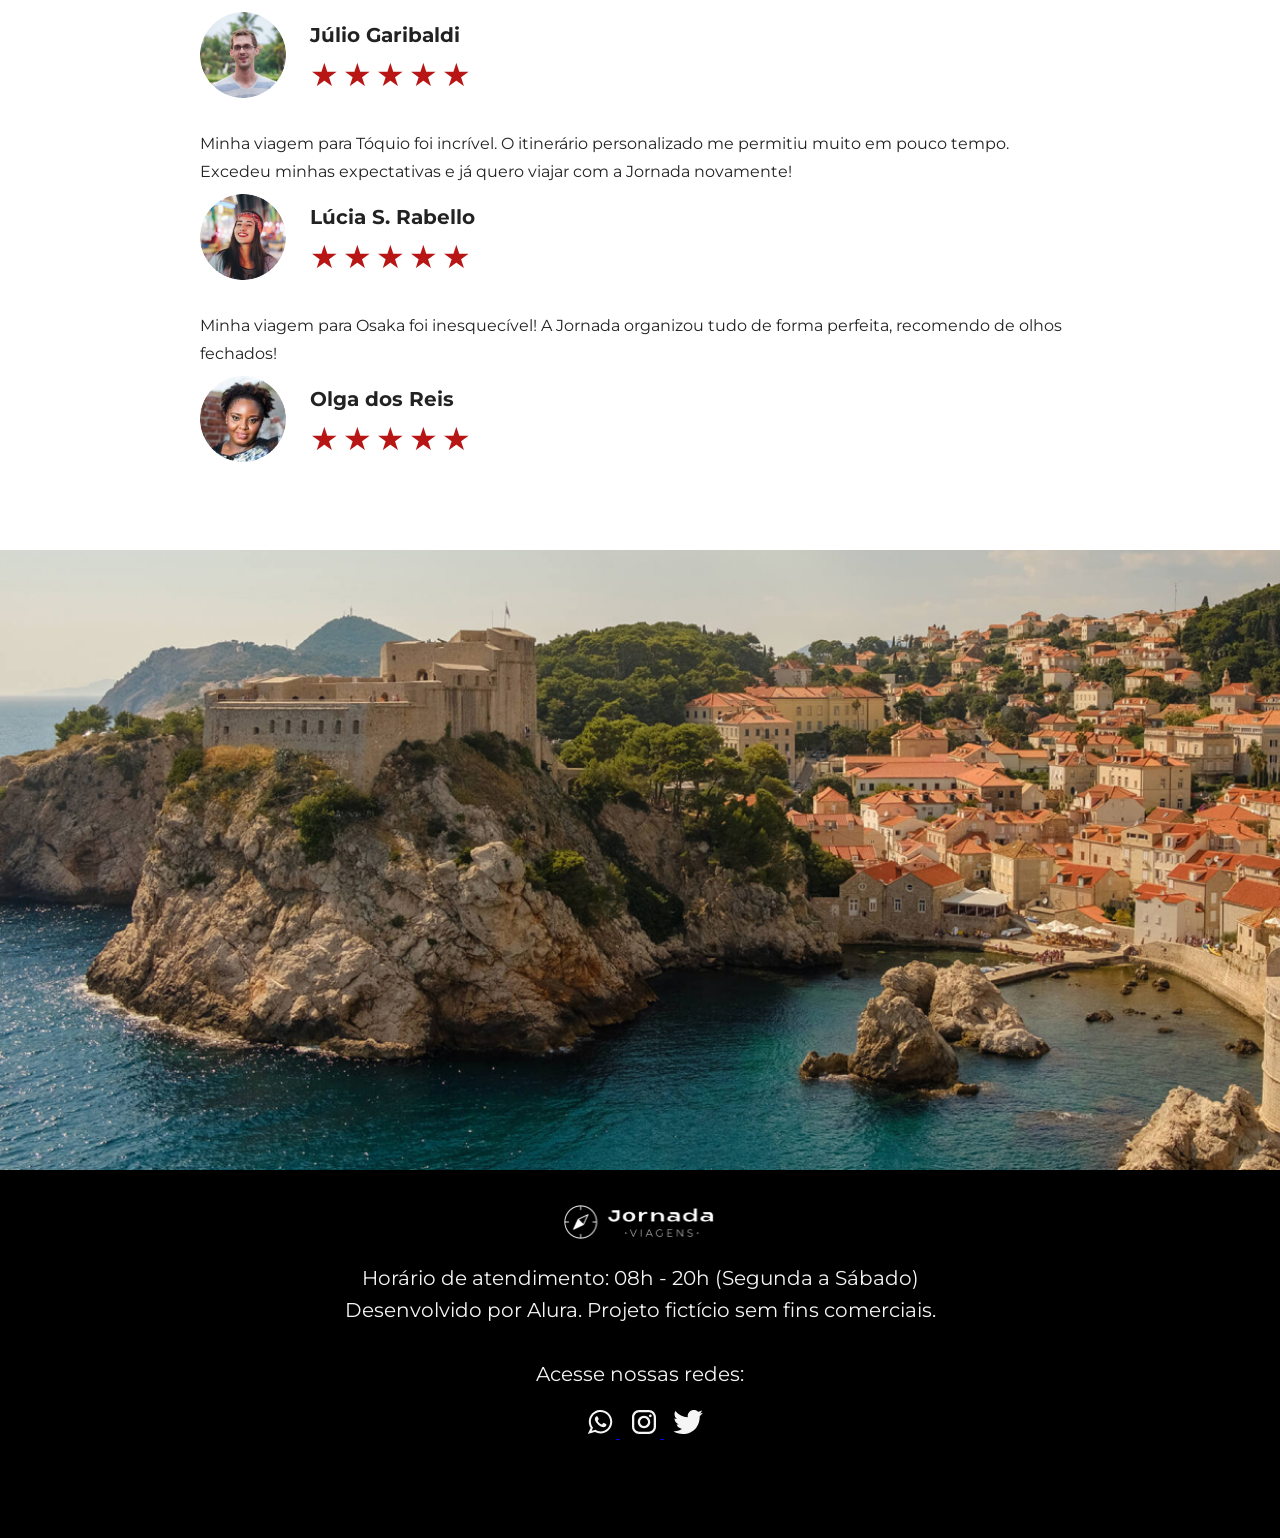
==== commit 39e64f1e: "(feat): add testimonials" ====
--- a/packages.html
+++ b/packages.html
@@ -171,140 +171,6 @@
       </div>
     </section>
 
-    <section class="offers">
-      <div class="section-title">
-        <h2>Ofertas da Semana</h2>
-        <hr />
-      </div>
-
-      <div class="offer-cards">
-        <article class="card japao">
-          <header>
-            <p>HOTEL+AÉREO</p>
-            <h3>
-              Japão
-              <br />
-              <span> R$ 4000 </span>
-            </h3>
-          </header>
-
-          <footer>
-            <a href="#" class="button">Ver detalhes</a>
-          </footer>
-        </article>
-
-        <article class="card san-andreas">
-          <header>
-            <p>HOTEL+AÉREO</p>
-            <h3>
-              San Andreas
-              <br />
-              <span> R$ 3000 </span>
-            </h3>
-          </header>
-
-          <footer>
-            <a href="#" class="button">Ver detalhes</a>
-          </footer>
-        </article>
-
-        <article class="card paraiba">
-          <header>
-            <p>HOTEL+AÉREO</p>
-            <h3>
-              Paraíba
-              <br />
-              <span> R$ 1200 </span>
-            </h3>
-          </header>
-
-          <footer>
-            <a href="#" class="button">Ver detalhes</a>
-          </footer>
-        </article>
-
-        <article class="card manaus">
-          <header>
-            <p>HOTEL+AÉREO</p>
-            <h3>
-              Manaus
-              <br />
-              <span> R$ 1600 </span>
-            </h3>
-          </header>
-
-          <footer>
-            <a href="#" class="button">Ver detalhes</a>
-          </footer>
-        </article>
-      </div>
-    </section>
-
-    <section class="categories">
-      <div class="section-title">
-        <h2>Busque por Categoria</h2>
-        <hr />
-      </div>
-
-      <div class="categories-search">
-        <a
-          href="#"
-          class="clickable-card"
-          title="Busque pela categoria pacotes nacionais"
-        >
-          <article>
-            <img
-              src="img/icon-national-packs.svg"
-              alt="Ícone pacotes nacionais"
-              class="icon"
-            />
-            <h3 class="content-title">Pacotes Nacionais</h3>
-          </article>
-        </a>
-
-        <a
-          href="#"
-          class="clickable-card"
-          title="Busque pela categoria pacotes internacionais"
-        >
-          <article>
-            <img
-              src="img/icon-international-packs.svg"
-              alt="Ícone pacotes internacionais"
-              class="icon"
-            />
-            <h3 class="content-title">Pacotes Internacionais</h3>
-          </article>
-        </a>
-
-        <a
-          href="#"
-          class="clickable-card"
-          title="Busque pela categoria tranfer"
-        >
-          <article>
-            <img src="img/icon-transfer.svg" alt="Ícone tranfer" class="icon" />
-            <h3 class="content-title">Transfer</h3>
-          </article>
-        </a>
-
-        <a
-          href="#"
-          class="clickable-card"
-          title="Busque pela categoria seguro de viagem"
-        >
-          <article>
-            <img
-              src="img/icon-trip-insurance.svg"
-              alt="Ícone seguro viagem"
-              class="icon"
-            />
-            <h3 class="content-title">Seguro Viagem</h3>
-          </article>
-        </a>
-      </div>
-    </section>
-
     <section class="testimonials">
       <div class="section-title">
         <h2>Depoimentos</h2>
@@ -323,12 +189,12 @@
 
           <footer>
             <img
-              src="img/avatar-talita.jpg"
-              alt="Imagem de perfil da cliente Talita Villas Boas"
+              src="img/avatar-julio-garibaldi.jpg"
+              alt="Imagem de perfil da cliente Júlio Garibaldi"
             />
 
             <div class="profile-content">
-              <h3>Talita Villas Boas</h3>
+              <h3>Júlio Garibaldi</h3>
               <div class="rating">
                 <span class="star">★</span>
                 <span class="star">★</span>
@@ -343,20 +209,20 @@
         <article>
           <header>
             <p>
-              Recomendo fortemente a agência de viagens Jornada. Eles oferecem
-              um serviço personalizado e de alta qualidade que excedeu minhas
-              expectativas em minha última viagem.
+              Minha viagem para Tóquio foi incrível.
+              O itinerário personalizado me permitiu muito em pouco tempo.
+              Excedeu minhas expectativas e já quero viajar com a Jornada novamente!
             </p>
           </header>
 
           <footer>
             <img
-              src="img/avatar-amari.jpg"
-              alt="Imagem de perfil da cliente Amari Salin"
+              src="img/avatar-lucia-rabello.jpg"
+              alt="Imagem de perfil da cliente Lúcia S. Rabello"
             />
 
             <div class="profile-content">
-              <h3>Amari Salin</h3>
+              <h3>Lúcia S. Rabello</h3>
               <div class="rating">
                 <span class="star">★</span>
                 <span class="star">★</span>
@@ -371,19 +237,19 @@
         <article>
           <header>
             <p>
-              Minha viagem com a Jornada foi incrível! Recomendo muito a agência
-              para quem busca uma experiência emocionante e personalizada.
+              Minha viagem para Osaka foi inesquecível!
+              A Jornada organizou tudo de forma perfeita, recomendo de olhos fechados!
             </p>
           </header>
 
           <footer>
             <img
-              src="img/avatar-lauro.jpg"
-              alt="Imagem de perfil da cliente Lauro B. Matos"
+              src="img/avatar-olga-reis.jpg"
+              alt="Imagem de perfil da cliente Olga dos Reis"
             />
 
             <div class="profile-content">
-              <h3>Lauro B. Matos</h3>
+              <h3>Olga dos Reis</h3>
               <div class="rating">
                 <span class="star">★</span>
                 <span class="star">★</span>
